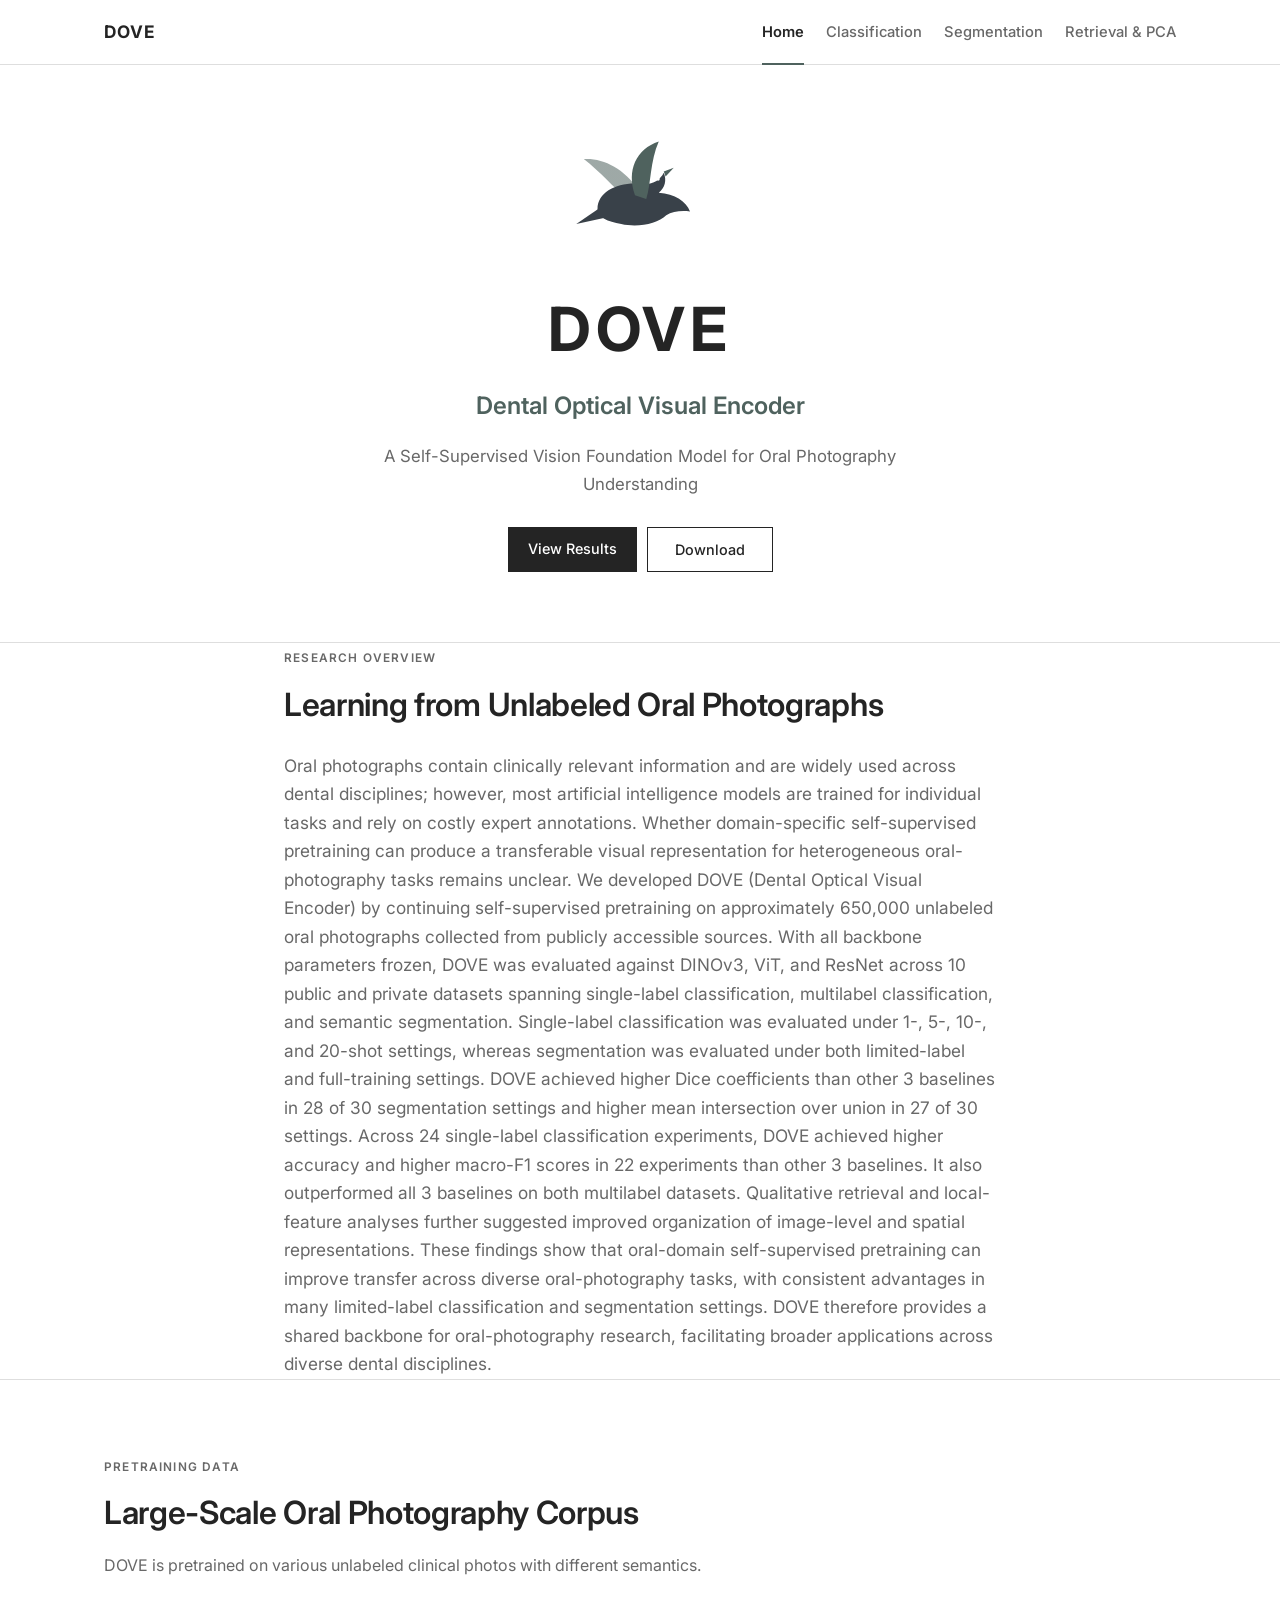
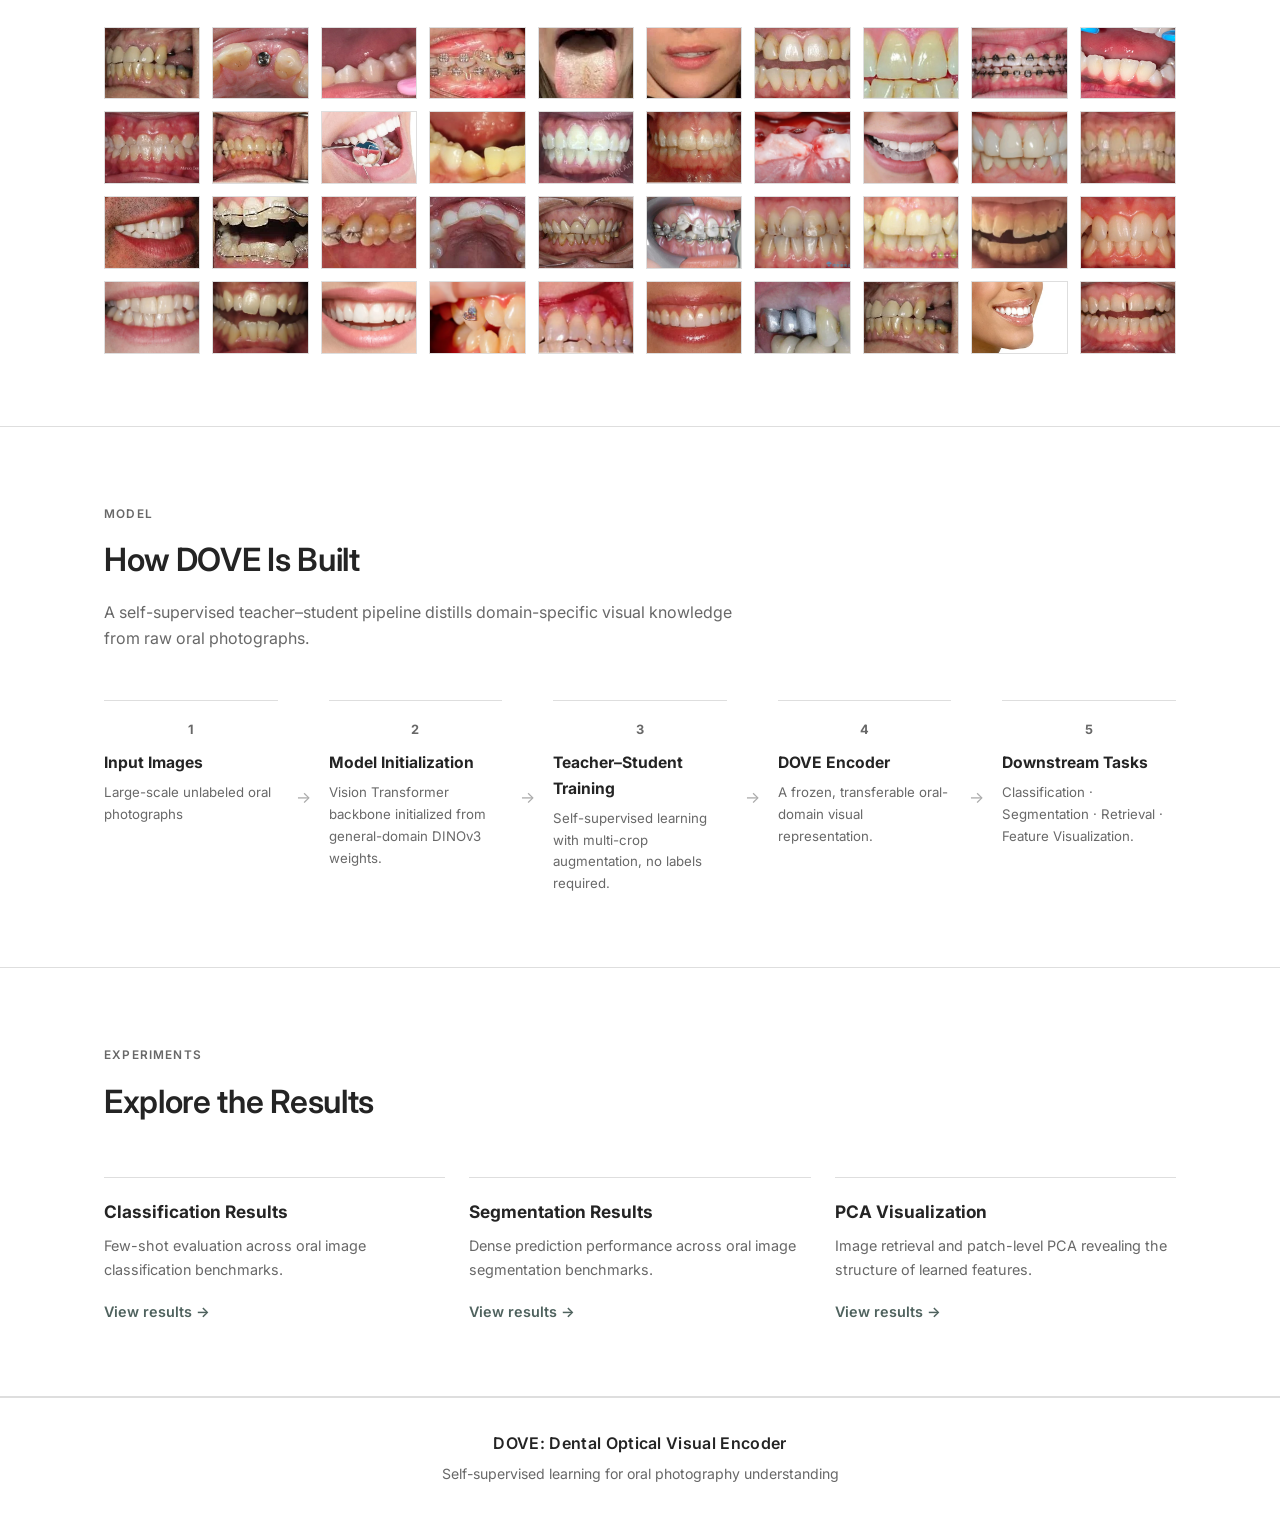
==== index.html @ 390d0c6a "download reaction changed" ====
<!DOCTYPE html>
<html lang="en">
<head>
  <meta charset="UTF-8" />
  <meta name="viewport" content="width=device-width, initial-scale=1.0" /> <!---adapt mobile --> 
  <meta name="description" content="DOVE: A self-supervised vision foundation model for oral photography understanding." />
  <title>DOVE — Dental Optical Visual Encoder</title>

  <!-- Typography: Inter -->
  <link rel="preconnect" href="https://fonts.googleapis.com" /> <!--connect google fonts,preconnect accelerate-->
  <link href="https://fonts.googleapis.com/css2?family=Inter:wght@300;400;500;600;700;800&display=swap" rel="stylesheet" />

  <link rel="stylesheet" href="style.css" />
</head>
<body>

  <!-- ============================================================
       NAVIGATION BAR (shared across all pages)
       ============================================================ -->
  <header class="navbar">
    <div class="nav-inner container">
      <a href="index.html" class="nav-brand">
        <span class="brand-mark" aria-hidden="true"></span>
        DOVE
      </a>
      <nav class="nav-links" id="navLinks" aria-label="Main navigation"><!--class for CSS;id for js--> 
        <a href="index.html" class="active">Home</a>
        <a href="classification.html">Classification</a>
        <a href="segmentation.html">Segmentation</a>
        <a href="retrieval.html">Retrieval &amp; PCA</a>
      </nav>
      <button class="nav-toggle" id="navToggle" aria-label="Toggle navigation menu" aria-expanded="false">
        <span></span><span></span><span></span>
      </button>
    </div>
  </header>

  <main>

    <section class="hero" id="hero"> <!--hero section:首页最重要的大区域-->
      <div class="container hero-content">
        <div class="dove-wrap" aria-hidden="true">
          <div class="dove-glow"></div>
          <svg class="dove-svg" viewBox="0 0 240 200" role="img" aria-label="Stylized dove">
            <defs>
              <linearGradient id="doveBody" x1="0" y1="0" x2="1" y2="1">
                <stop offset="0%"  stop-color="#1f3a5f" />
                <stop offset="100%" stop-color="#0f2440" />
              </linearGradient>
              <linearGradient id="doveWing" x1="0" y1="1" x2="0" y2="0">
                <stop offset="0%"  stop-color="#2fa79b" />
                <stop offset="100%" stop-color="#6fd0c5" />
              </linearGradient>
            </defs>

            <!-- Back wing (behind body) -->
            <path class="wing wing-back" fill="url(#doveWing)" opacity="0.55"
              d="M118 98 C 94 62 60 46 30 48 C 56 68 78 94 98 110 Z" />  <!-- opacity 透明度-->

            <!-- Tail -->
            <path fill="url(#doveBody)" d="M56 126 L18 152 L64 142 Z" />

            <!-- Body + head -->
            <path fill="url(#doveBody)"
              d="M52 128
                 C 52 100 86 84 122 88
                 C 140 90 152 82 158 70
                 C 163 82 160 94 150 102
                 C 176 104 194 116 200 132
                 C 186 130 172 132 162 138
                 C 148 152 116 158 90 152
                 C 68 148 52 142 52 128 Z" />

            <!-- Beak -->
            <path fill="#2fa79b" d="M158 68 L174 62 L161 76 Z" />

            <!-- Eye -->
            <circle cx="149" cy="80" r="2.6" fill="#ffffff" />

            <!-- Front wing (subtle flap animation) -->
            <path class="wing wing-front" fill="url(#doveWing)"
              d="M112 106 C 98 66 114 32 150 20 C 136 52 138 86 130 112 Z" />
          </svg>
        </div>

        <h1 class="hero-title">DOVE</h1>
        <p class="hero-subtitle">Dental Optical Visual Encoder</p>
        <p class="hero-tagline">
          A Self-Supervised Vision Foundation Model for Oral Photography Understanding
        </p>

        <div class="hero-buttons">
          <a href="classification.html" class="btn btn-primary">View Results</a>
          <a href="#" class="btn btn-outline" data-release-note aria-describedby="model-release-note">Download</a>
        </div>
        <p class="release-note" id="model-release-note" role="status" hidden>
          Model will be released upon acceptance of the paper.
        </p>
      </div>
    </section>

      <div class="container narrow reveal">
        <span class="section-eyebrow">Research Overview</span> <!--span：inline element行内元素,包裹一小段元素，用css单独控制-->
        <h2 class="section-title">Learning from Unlabeled Oral Photographs</h2>
        <p class="abstract-text"> <!--后面考虑换成摘要-->
          Oral photographs contain clinically relevant information and are widely used across dental disciplines; however, most artificial intelligence models are trained for individual tasks and rely on costly expert annotations. Whether domain-specific self-supervised pretraining can produce a transferable visual representation for heterogeneous oral-photography tasks remains unclear. We developed DOVE (Dental Optical Visual Encoder) by continuing self-supervised pretraining on approximately 650,000 unlabeled oral photographs collected from publicly accessible sources. With all backbone parameters frozen, DOVE was evaluated against DINOv3, ViT, and ResNet across 10 public and private datasets spanning single-label classification, multilabel classification, and semantic segmentation. Single-label classification was evaluated under 1-, 5-, 10-, and 20-shot settings, whereas segmentation was evaluated under both limited-label and full-training settings. DOVE achieved higher Dice coefficients than other 3 baselines in 28 of 30 segmentation settings and higher mean intersection over union in 27 of 30 settings. Across 24 single-label classification experiments, DOVE achieved higher accuracy and higher macro-F1 scores in 22 experiments than other 3 baselines. It also outperformed all 3 baselines on both multilabel datasets. Qualitative retrieval and local-feature analyses further suggested improved organization of image-level and spatial representations. These findings show that oral-domain self-supervised pretraining can improve transfer across diverse oral-photography tasks, with consistent advantages in many limited-label classification and segmentation settings. DOVE therefore provides a shared backbone for oral-photography research, facilitating broader applications across diverse dental disciplines.
        </p>
      </div>
    </section>

    <!-- ============================================================
         3. DATASET SHOWCASE 
         ============================================================ -->
    <section class="section section-gray" id="data">
      <div class="container">
        <div class="section-head reveal">
          <span class="section-eyebrow">Pretraining Data</span>
          <h2 class="section-title">Large-Scale Oral Photography Corpus</h2>
          <p class="section-desc">
            DOVE is pretrained on various unlabeled clinical photos with different semantics.
          </p>
        </div>
        <div class="gallery reveal">
          <figure class="gallery-item">
            <img src="assets/unlabeled_images/844846006489.0_1.webp" alt="Oral Photograph">
            <!--br:break line,换行-->
            <!-- <figcaption>Tooth photographs</figcaption> -->
          </figure>
          <figure class="gallery-item">
            <img src="assets/unlabeled_images/000018531.webp" alt="Oral Photograph">
            <!-- <div class="img-placeholder ph-rose"><span>Gingival<br>Condition</span></div> -->
            <!-- <figcaption>Gingival conditions</figcaption> -->
          </figure>
          <figure class="gallery-item">
            <img src="assets/unlabeled_images/000046342.webp" alt="Oral Photograph">
            <!-- <div class="img-placeholder ph-navy"><span>Mucosal<br>Lesion</span></div>
            <figcaption>Oral mucosal lesions</figcaption> -->
          </figure>
          <figure class="gallery-item">
            <img src="assets/unlabeled_images/1171360003269.0_1.webp" alt="Oral Photograph">
            <!-- <div class="img-placeholder ph-sand"><span>Tongue<br>Surface</span></div> -->
            <!-- <figcaption>Tongue imaging</figcaption> -->
          </figure>
          <figure class="gallery-item">
            <img src="assets/unlabeled_images/1235114006665.0_1.webp" alt="Oral Photograph">
            <!-- <div class="img-placeholder ph-teal"><span>Dental<br>Restoration</span></div> -->
            <!-- <figcaption>Restorative dentistry images</figcaption> -->
          </figure>
          <figure class="gallery-item">
            <img src="assets/unlabeled_images/314447004531.0_1.webp" alt="Oral Photograph">
            <!-- <div class="img-placeholder ph-navy"><span>Full-Arch<br>View</span></div> -->
            <!-- <figcaption>Intraoral full-arch views</figcaption> -->
          </figure>
          <figure class="gallery-item">
            <img src="assets/unlabeled_images/000009449.webp" alt="Oral Photograph">
            <!-- <div class="img-placeholder ph-navy"><span>Full-Arch<br>View</span></div> -->
            <!-- <figcaption>Intraoral full-arch views</figcaption> -->
          </figure>
          <figure class="gallery-item">
            <img src="assets/unlabeled_images/000009689.webp">
          </figure>
          <figure class="gallery-item">
            <img src="assets/unlabeled_images/000009778.webp">
          </figure>
          <figure class="gallery-item">
            <img src="assets/unlabeled_images/000010998.webp">
          </figure>
          <figure class="gallery-item">
            <img src="assets/unlabeled_images/000011679.webp">
          </figure>
          <figure class="gallery-item">
            <img src="assets/unlabeled_images/000011912.webp">
          </figure>
          <figure class="gallery-item">
            <img src="assets/unlabeled_images/000015414.webp">
          </figure>
          <figure class="gallery-item">
            <img src="assets/unlabeled_images/000056409.webp">
          </figure>
          <figure class="gallery-item">
            <img src="assets/unlabeled_images/1010407006888.0_6.webp">
          </figure>
          <figure class="gallery-item">
            <img src="assets/unlabeled_images/1014138009667.0.webp">
          </figure>
          <figure class="gallery-item">
            <img src="assets/unlabeled_images/1017103007990.0_1.webp">
          </figure>
          <figure class="gallery-item">
            <img src="assets/unlabeled_images/1019820003976.0_1.webp">
          </figure>
          <figure class="gallery-item">
            <img src="assets/unlabeled_images/1052806010962.0_1.webp">
          </figure>
          <figure class="gallery-item">
            <img src="assets/unlabeled_images/1072003006086.0_4.webp">
          </figure>
          <figure class="gallery-item">
            <img src="assets/unlabeled_images/11106020857.0.webp">
          </figure>
          <figure class="gallery-item">
            <img src="assets/unlabeled_images/1144799009455.0_2.webp">
          </figure>
          <figure class="gallery-item">
            <img src="assets/unlabeled_images/1157187027155.0_3.webp">
          </figure>
          <figure class="gallery-item">
            <img src="assets/unlabeled_images/1160418011658.0_4.webp">
          </figure>
          <figure class="gallery-item">
            <img src="assets/unlabeled_images/1194161001034.0_1.webp">
          </figure>
          <figure class="gallery-item">
            <img src="assets/unlabeled_images/1194886025568.0_1.webp">
          </figure>
          <figure class="gallery-item">
            <img src="assets/unlabeled_images/1202160006696.0_1.webp">
          </figure>
          <figure class="gallery-item">
            <img src="assets/unlabeled_images/1204168004320.0_1.webp">
          </figure>
          <figure class="gallery-item">
            <img src="assets/unlabeled_images/1215426016368.0_1.webp">
          </figure>
          <figure class="gallery-item">
            <img src="assets/unlabeled_images/1217224015528.0_1.webp">
          </figure>
          <figure class="gallery-item">
            <img src="assets/unlabeled_images/13270013382.0.webp">
          </figure>
          <figure class="gallery-item">
            <img src="assets/unlabeled_images/1329463010652.0_2.webp">
          </figure>
          <figure class="gallery-item">
            <img src="assets/unlabeled_images/1333038022319.0.webp">
          </figure>
          <figure class="gallery-item">
            <img src="assets/unlabeled_images/1343770001165.0.webp">
          </figure>
          <figure class="gallery-item">
            <img src="assets/unlabeled_images/1539526001501.0.webp">
          </figure>
          <figure class="gallery-item">
            <img src="assets/unlabeled_images/16817017808.0.webp">
          </figure>
          <figure class="gallery-item">
            <img src="assets/unlabeled_images/2807739001451.0.webp">
          </figure>
          <figure class="gallery-item">
            <img src="assets/unlabeled_images/844846006489.0_1.webp">
          </figure>
          <figure class="gallery-item">
            <img src="assets/unlabeled_images/909775001094.0.webp">
          </figure>
          <figure class="gallery-item">
            <img src="assets/unlabeled_images/937884003400.0.webp">
          </figure>
        </div>
      </div>
    </section>

    <!-- ============================================================
         4. MODEL OVERVIEW 
         ============================================================ -->
    <section class="section" id="model">
      <div class="container">
        <div class="section-head reveal">
          <span class="section-eyebrow">Model</span>
          <h2 class="section-title">How DOVE Is Built</h2>
          <p class="section-desc">
            A self-supervised teacher–student pipeline distills domain-specific
            visual knowledge from raw oral photographs.
          </p>
        </div>

        <div class="pipeline reveal">
          <div class="pipe-card">
            <div class="pipe-num">1</div>
            <h3>Input Images</h3>
            <p>Large-scale unlabeled oral photographs</p>
          </div>
          <div class="pipe-arrow" aria-hidden="true">→</div>
          <div class="pipe-card">
            <div class="pipe-num">2</div>
            <h3>Model Initialization</h3>
            <p>Vision Transformer backbone initialized from general-domain DINOv3 weights.</p>
          </div>
          <div class="pipe-arrow" aria-hidden="true">→</div>
          <div class="pipe-card">
            <div class="pipe-num">3</div>
            <h3>Teacher–Student Training</h3>
            <p>Self-supervised learning with multi-crop augmentation, no labels required.</p>
          </div>
          <div class="pipe-arrow" aria-hidden="true">→</div>
          <div class="pipe-card">
            <div class="pipe-num">4</div>
            <h3>DOVE Encoder</h3>
            <p>A frozen, transferable oral-domain visual representation.</p>
          </div>
          <div class="pipe-arrow" aria-hidden="true">→</div>
          <div class="pipe-card">
            <div class="pipe-num">5</div>
            <h3>Downstream Tasks</h3>
            <p>Classification · Segmentation · Retrieval · Feature Visualization.</p>
          </div>
        </div>
      </div>
    </section>

    <!-- ============================================================
         5. NAVIGATION CARDS 
         ============================================================ -->
    <section class="section section-gray" id="results">
      <div class="container">
        <div class="section-head reveal">
          <span class="section-eyebrow">Experiments</span>
          <h2 class="section-title">Explore the Results</h2>
        </div>

        <div class="nav-cards reveal">
          <a href="classification.html" class="nav-card">
            <span class="nav-card-icon" aria-hidden="true">◧</span>
            <h3>Classification Results</h3>
            <p>Few-shot evaluation across oral image classification benchmarks.</p>
            <span class="nav-card-link">View results →</span>
          </a>
          <a href="segmentation.html" class="nav-card">
            <span class="nav-card-icon" aria-hidden="true">▦</span>
            <h3>Segmentation Results</h3>
            <p>Dense prediction performance across oral image segmentation benchmarks.</p>
            <span class="nav-card-link">View results →</span>
          </a>
          <a href="retrieval.html" class="nav-card">
            <span class="nav-card-icon" aria-hidden="true">✳</span>
            <h3>PCA Visualization</h3>
            <p>Image retrieval and patch-level PCA revealing the structure of learned features.</p>
            <span class="nav-card-link">View results →</span>
          </a>
        </div>
      </div>
    </section>

  </main>

  <!-- ============================================================
       FOOTER (shared across all pages)
       ============================================================ -->
  <footer class="footer">
    <div class="container">
      <p class="footer-title">DOVE: Dental Optical Visual Encoder</p>
      <p class="footer-sub">Self-supervised learning for oral photography understanding</p>
    </div>
  </footer>

  <script src="script.js"></script>
</body>
</html>
---- style.css ----
/* ============================================================
   DOVE — Shared Stylesheet
   Design system: restrained academic aesthetic
   Palette: white / neutral gray / charcoal
   ============================================================ */

/* ---------- 1. Design tokens ---------- */
:root {
  /* Colors */
  --bg:            #ffffff;
  --bg-soft:       #f8f8f8;
  --navy:          #242424;      /* primary text */
  --navy-soft:     #686868;      /* secondary text */
  --teal:          #4f625e;      /* restrained accent */
  --teal-light:    #f1f3f2;
  --border:        #dedede;

  /* Type */
  --font: "Inter", "Helvetica Neue", Helvetica, Arial, sans-serif;

  /* Layout */
  --radius:        0;
  --container:     1120px;

  /* Motion */
  --ease:          cubic-bezier(0.22, 0.6, 0.2, 1);
}

/* ---------- 2. Base / reset ---------- */
*, *::before, *::after { box-sizing: border-box; margin: 0; padding: 0; }

html { scroll-behavior: smooth; }   /* smooth anchor scrolling */

body {
  font-family: var(--font);
  color: var(--navy);
  background: var(--bg);
  line-height: 1.65;
  -webkit-font-smoothing: antialiased;
}

img { max-width: 100%; display: block; }
a   { color: inherit; text-decoration: none; }

.container { max-width: var(--container); margin: 0 auto; padding: 0 24px; }
.container.narrow { max-width: 760px; }

/* ---------- 3. Navigation bar ---------- */
.navbar {
  position: sticky; top: 0; z-index: 100;
  background: #fff;
  border-bottom: 1px solid var(--border);
}
.nav-inner {
  display: flex; align-items: center; justify-content: space-between;
  height: 64px;
}
.nav-brand {
  display: flex; align-items: center; gap: 0;
  font-weight: 700; font-size: 1.08rem; letter-spacing: 0.05em;
}
.brand-mark { display: none; }
.nav-links { display: flex; gap: 22px; }
.nav-links a {
  padding: 21px 0 18px;
  border-bottom: 2px solid transparent;
  font-size: 0.92rem; font-weight: 500; color: var(--navy-soft);
  transition: border-color 0.15s ease, color 0.15s ease;
}
.nav-links a:hover  { color: var(--navy); }
.nav-links a.active { border-bottom-color: var(--teal); color: var(--navy); font-weight: 600; }

/* Hamburger button (tablet / small screens) */
.nav-toggle {
  display: none; flex-direction: column; gap: 5px;
  background: none; border: none; cursor: pointer; padding: 8px;
}
.nav-toggle span {
  width: 22px; height: 2px; background: var(--navy); border-radius: 2px;
  transition: transform 0.25s var(--ease), opacity 0.25s var(--ease);
}

/* ---------- 4. Hero section ---------- */
.hero {
  padding: 64px 0 70px;
  text-align: center;
  background: var(--bg);
  border-bottom: 1px solid var(--border);
}
.hero-title {
  font-size: clamp(2.6rem, 7vw, 3.8rem);
  font-weight: 700; letter-spacing: 0.08em;
}
.hero-subtitle {
  margin-top: 6px;
  font-size: clamp(1.15rem, 2.4vw, 1.5rem);
  font-weight: 600; color: var(--teal);
}
.hero-tagline {
  margin: 18px auto 0; max-width: 620px;
  font-size: 1.05rem; color: var(--navy-soft);
}
.hero-buttons { margin-top: 28px; display: flex; gap: 10px; justify-content: center; flex-wrap: wrap; }

/* ---------- 5. Dove mark ---------- */
.dove-wrap {
  position: relative;
  width: 150px;
  margin: 0 auto 18px;
}
.dove-glow { display: none; }
.dove-svg { position: relative; width: 100%; height: auto; }
.dove-svg #doveBody stop { stop-color: #394149; }
.dove-svg #doveWing stop { stop-color: var(--teal); }
.dove-svg path[fill="#2fa79b"] { fill: var(--teal); }

/* ---------- 6. Buttons ---------- */
.btn {
  display: inline-block; min-width: 126px; padding: 10px 20px; border-radius: var(--radius);
  font-weight: 500; font-size: 0.9rem;
  transition: background 0.15s ease, color 0.15s ease;
}
.btn-primary { background: var(--navy); color: #fff; }
.btn-primary:hover { background: var(--teal); }
.btn-outline { border: 1px solid var(--navy); color: var(--navy); }
.btn-outline:hover { background: var(--bg-soft); }
.release-note {
  margin: 14px auto 0;
  color: var(--navy-soft);
  font-size: 0.82rem;
}

/* ---------- 7. Sections & typography ---------- */
.section       { padding: 72px 0; }
.section-gray  {
  background: #fff;
  border-top: 1px solid var(--border);
  border-bottom: 1px solid var(--border);
}

.section-eyebrow {
  display: inline-block; margin-bottom: 10px;
  font-size: 0.74rem; font-weight: 600; letter-spacing: 0.1em;
  text-transform: uppercase; color: var(--navy-soft);
}
.section-title { font-size: clamp(1.55rem, 3.4vw, 2rem); font-weight: 600; letter-spacing: -0.01em; }
.section-desc  { margin-top: 12px; max-width: 640px; color: var(--navy-soft); }
.section-head  { margin-bottom: 48px; }
.abstract-text { margin-top: 20px; font-size: 1.08rem; color: var(--navy-soft); }

/* Subpage hero band */
.page-hero {
  padding: 72px 0 56px;
  background: var(--bg);
  border-bottom: 1px solid var(--border);
}
.page-title { font-size: clamp(1.9rem, 4vw, 2.6rem); font-weight: 800; letter-spacing: -0.01em; }
.page-desc  { margin-top: 14px; max-width: 680px; color: var(--navy-soft); }

/* ---------- 8. Image placeholders ----------
   Swap any .img-placeholder for a real <img> — layout is identical. */
.img-placeholder {
  display: flex; align-items: center; justify-content: center;
  aspect-ratio: 4 / 3; width: 100%;
  border-radius: calc(var(--radius) - 4px);
  color: rgba(255, 255, 255, 0.92);
  font-size: 0.85rem; font-weight: 600; text-align: center; line-height: 1.4;
}
.img-placeholder.sq { aspect-ratio: 1 / 1; }
.ph-teal    { background: linear-gradient(135deg, #2fa79b, #17605a); }
.ph-navy    { background: linear-gradient(135deg, #2c4a73, #14263f); }
.ph-rose    { background: linear-gradient(135deg, #c98a92, #8f4d59); }
.ph-sand    { background: linear-gradient(135deg, #cbb08a, #8f7350); }
.ph-rainbow { background: linear-gradient(120deg, #e05c5c, #e0b25c, #5cc98a, #5c8ae0, #a15ce0); }
.ph-mask    { background: linear-gradient(135deg, #202634 55%, #2fa79b 55%); }

/* ---------- 9. Dataset gallery (homepage) ---------- */
.gallery {
  display: grid; gap: 12px;
  grid-template-columns: repeat(10, 1fr);
}
.gallery-item {
  padding:0;
  margin:0;
  line-height: 0;
  background: #fff; border: 1px solid var(--border); border-radius: var(--radius);
  box-shadow: none; overflow: hidden;
}
.gallery-item .img-placeholder,
.gallery-item img {
  aspect-ratio: 4/3;
  object-fit: cover;  
  vertical-align: middle;
  width:100%;
  height:auto;
  border-radius: 0;
}
/* .gallery-item figcaption {
  padding: 14px 18px; font-size: 0.9rem; font-weight: 600;
  background: #fff; position: relative;                 
} */

/* ---------- 10. Model pipeline (homepage) ---------- */
.pipeline {
  display: flex; align-items: stretch; gap: 18px; flex-wrap: nowrap;
}
.pipe-card {
  flex: 1; min-width: 0;
  background: #fff; border: 0; border-top: 1px solid var(--border);
  box-shadow: none; padding: 18px 0 0;
}
.pipe-card h3 { font-size: 0.98rem; margin: 10px 0 6px; }
.pipe-card p  { font-size: 0.83rem; color: var(--navy-soft); }
.pipe-num {
  width: auto; height: auto; border-radius: 0;
  display: flex; align-items: center; justify-content: center;
  background: transparent; color: var(--navy-soft);
  font-size: 0.8rem; font-weight: 700;
}
.pipe-highlight { border: 1.5px solid var(--teal); background: var(--teal-light); }
.pipe-arrow {
  align-self: center; color: #aaa;
  font-size: 1rem; font-weight: 400; flex: 0 0 auto;
}

/* ---------- 11. Navigation cards (homepage) ---------- */
.nav-cards { display: grid; gap: 24px; grid-template-columns: repeat(3, 1fr); }
.nav-card {
  display: block; background: #fff; border-radius: var(--radius);
  border: 0; border-top: 1px solid var(--border); box-shadow: none;
  padding: 20px 0 0;
  transition: border-color 0.15s ease;
}
.nav-card:hover { border-color: var(--teal); }
.nav-card-icon { display: none; }
.nav-card h3   { margin: 0 0 8px; font-size: 1.08rem; }
.nav-card p    { font-size: 0.9rem; color: var(--navy-soft); }
.nav-card-link {
  display: inline-block; margin-top: 18px;
  font-size: 0.9rem; font-weight: 600; color: var(--teal);
}

/* ---------- 12. Dataset cards (subpages) ---------- */
.dataset-cards { display: grid; gap: 22px; grid-template-columns: repeat(4, 1fr); }
.ds-card {
  background: #fff; border: 1px solid var(--border); border-radius: var(--radius);
  box-shadow: none; padding: 26px 24px;
}
.ds-card h3 {
  font-size: 1.05rem; padding-bottom: 12px; margin-bottom: 12px;
  border-bottom: 2px solid var(--teal-light);
}
.ds-meta { list-style: none; }
.ds-meta li { font-size: 0.88rem; color: var(--navy-soft); padding: 3px 0; }
.ds-meta strong { color: var(--navy); }

/* ---------- 13. Figure panels ---------- */
.figure-panel {
  max-width: 880px; margin: 0 auto 48px;
  background: #fff; border: 1px solid var(--border); border-radius: var(--radius);
  box-shadow: none; padding: 24px;
}
.figure-panel figcaption {
  margin-top: 16px; font-size: 0.88rem; color: var(--navy-soft); line-height: 1.6;
}
.figure-row { display: grid; gap: 24px; grid-template-columns: 1fr 1fr; margin-bottom: 48px; }
.figure-row .figure-panel { margin: 0; max-width: none; }

/* Dashed placeholder inside figure panels */
.fig-placeholder {
  display: flex; flex-direction: column; align-items: center; justify-content: center;
  gap: 6px; min-height: 320px;
  border: 2px dashed var(--border); border-radius: calc(var(--radius) - 4px);
  background: var(--bg-soft); color: var(--navy-soft);
  font-weight: 600;
}
.fig-placeholder.tall { min-height: 440px; }
.fig-placeholder small { font-weight: 400; font-size: 0.8rem; opacity: 0.7; }

/* ---------- 14. Result tables ---------- */
.table-wrap { max-width: 880px; margin: 0 auto 48px; overflow-x: auto; }
.result-table {
  width: 100%; border-collapse: collapse;
  background: #fff; border-radius: var(--radius); overflow: hidden;
  border: 1px solid var(--border); box-shadow: none; font-size: 0.92rem;
}
.result-table caption {
  caption-side: top; text-align: left; padding: 0 4px 12px;
  font-size: 0.85rem; color: var(--navy-soft);
}
.result-table th, .result-table td { padding: 13px 18px; text-align: left; }
.result-table thead th {
  background: var(--navy); color: #fff;
  font-size: 0.82rem; font-weight: 600; letter-spacing: 0.04em;
}
.result-table tbody tr { border-bottom: 1px solid var(--border); }
.result-table tbody tr:hover { background: var(--bg-soft); }
.row-highlight { background: var(--teal-light) !important; font-weight: 700; }
.row-highlight td:first-child { color: var(--teal); }
.hl { color: var(--teal); font-weight: 700; }

/* ---------- 15. Retrieval + PCA components ---------- */
.retrieval {
  display: flex; align-items: center; gap: 24px;
  max-width: 880px; margin: 0 auto 48px;
  background: #fff; border: 1px solid var(--border); border-radius: var(--radius);
  box-shadow: none; padding: 28px;
}
.retrieval-query { flex: 0 0 180px; }
.retrieval-arrow { font-size: 1.6rem; color: var(--teal); font-weight: 700; }
.retrieval-results {
  flex: 1; display: grid; gap: 14px;
  grid-template-columns: repeat(4, 1fr);
}
.retrieval-label { margin-top: 10px; font-size: 0.82rem; font-weight: 600; text-align: center; }
.retrieval-label.full { grid-column: 1 / -1; }

.pca-grid { display: grid; gap: 24px; grid-template-columns: repeat(3, 1fr); max-width: 880px; margin: 0 auto 40px; }
.pca-item {
  background: #fff; border: 1px solid var(--border); border-radius: var(--radius);
  box-shadow: none; padding: 16px;
}
.pca-item figcaption { margin-top: 12px; font-size: 0.85rem; font-weight: 600; text-align: center; }

/* Quote-style interpretation callout */
.callout {
  max-width: 760px; margin: 0 auto 48px;
  border-left: 4px solid var(--teal);
  background: #fff; border-radius: 0;
  box-shadow: none; padding: 26px 30px;
}
.callout p:first-child { font-size: 1.08rem; font-weight: 600; font-style: italic; }
.callout-sub { margin-top: 12px; font-size: 0.92rem; color: var(--navy-soft); }

/* ---------- 16. Content visibility ---------- */
.reveal { opacity: 1; transform: none; }

/* ---------- 17. Footer ---------- */
.footer {
  background: #fff; color: var(--navy);
  border-top: 1px solid var(--border);
  text-align: center; padding: 32px 0;
}
.footer-title { font-weight: 600; letter-spacing: 0.02em; }
.footer-sub   { margin-top: 6px; font-size: 0.88rem; color: var(--navy-soft); }

/* ---------- 18. Responsive (tablet & below) ---------- */
@media (max-width: 960px) {
  .gallery                    { grid-template-columns: repeat(5, 1fr); }
  .nav-cards                  { grid-template-columns: repeat(2, 1fr); }
  .dataset-cards              { grid-template-columns: repeat(2, 1fr); }
  .figure-row                 { grid-template-columns: 1fr; }

  /* Pipeline stacks vertically; arrows rotate to point down */
  .pipeline   { flex-direction: column; }
  .pipe-arrow { transform: rotate(90deg); text-align: center; }

  /* Collapsible mobile menu */
  .nav-toggle { display: flex; }
  .nav-links {
    position: absolute; top: 64px; left: 0; right: 0;
    flex-direction: column; gap: 0; padding: 12px 24px 18px;
    background: #fff; border-bottom: 1px solid var(--border);
    box-shadow: none;
    display: none;
  }
  .nav-links a { padding: 10px 0; border-bottom: 0; }
  .nav-links a.active { color: var(--teal); }
  .nav-links.open { display: flex; }
}

@media (max-width: 600px) {
  .section { padding: 52px 0; }
  .gallery { grid-template-columns: repeat(3, 1fr); }
  .nav-cards, .dataset-cards, .pca-grid { grid-template-columns: 1fr; }
  .retrieval { flex-direction: column; }
  .retrieval-arrow { transform: rotate(90deg); }
  .retrieval-results { grid-template-columns: repeat(2, 1fr); }
}

@media (max-width: 420px) {
  .gallery { grid-template-columns: repeat(2, 1fr); }
}

/* ---------- 19. Minimal result-page system ---------- */
.results-page { background: #fff; }
.results-page .container { max-width: 1180px; }
.narrow-wide { max-width: 920px !important; }

.minimal-hero {
  padding: 96px 0 78px;
  border-bottom: 1px solid var(--border);
  background: #fff;
}
.minimal-hero h1 {
  max-width: 850px;
  font-size: clamp(2.35rem, 5vw, 4rem);
  font-weight: 600;
  line-height: 1.1;
  letter-spacing: -0.035em;
}
.minimal-hero p {
  max-width: 650px;
  margin-top: 22px;
  color: var(--navy-soft);
  font-size: 1.02rem;
}

.result-section { padding: 92px 0; }
.soft-section { background: #f7f8f8; border-top: 1px solid var(--border); }
.result-section-head {
  display: flex;
  align-items: flex-start;
  gap: 24px;
  margin-bottom: 42px;
}
.section-no {
  padding-top: 5px;
  color: #9aa6b2;
  font-size: .73rem;
  font-weight: 600;
  letter-spacing: .08em;
}
.result-section-head .section-eyebrow { margin-bottom: 7px; }
.result-section-head h2 {
  font-size: clamp(1.75rem, 3vw, 2.45rem);
  font-weight: 600;
  letter-spacing: -.035em;
}

.protocol-band { padding: 22px 0; border-bottom: 1px solid var(--border); background: #fafbfb; }
.protocol-line {
  display: grid;
  grid-template-columns: auto minmax(280px, 1fr) auto;
  align-items: center;
  gap: 28px;
  margin-bottom: 46px;
  padding: 17px 20px;
  border: 1px solid var(--border);
  border-radius: var(--radius);
  background: #fafbfb;
}
.protocol-band .protocol-line { margin-bottom: 0; border: 0; padding: 0 24px; background: transparent; }
.protocol-line > span {
  color: var(--teal);
  font-size: .69rem;
  font-weight: 700;
  letter-spacing: .11em;
  text-transform: uppercase;
}
.protocol-line p { color: var(--navy-soft); font-size: .83rem; }
.protocol-line p i { padding: 0 5px; color: #9aa6b2; font-style: normal; }
.protocol-line > div { display: flex; flex-wrap: wrap; gap: 6px; }
.protocol-line b {
  padding: 5px 9px;
  border: 1px solid var(--border);
  border-radius: var(--radius);
  background: #fff;
  color: var(--navy-soft);
  font-size: .67rem;
  font-weight: 600;
}

.editable-card {
  min-height: 210px;
  padding: 24px;
  border: 1px solid var(--border);
  border-top: 2px solid var(--teal);
  border-radius: var(--radius);
  background: #fff;
}
.editable-card > span,
.segmentation-intro > span,
.retrieval-placeholder header span {
  color: #98a4b0;
  font-size: .67rem;
  font-weight: 600;
  letter-spacing: .09em;
  text-transform: uppercase;
}
.editable-card h3 { margin: 18px 0 16px; font-size: 1.02rem; font-weight: 600; }
.editable-card dl { display: flex; gap: 28px; }
.editable-card dl div { display: grid; gap: 2px; }
.editable-card dt { color: #9aa6b2; font-size: .67rem; text-transform: uppercase; }
.editable-card dd { color: var(--navy); font-size: .86rem; font-weight: 600; }
.editable-card p {
  margin-top: 22px;
  padding-top: 15px;
  border-top: 1px solid var(--border);
  color: #9aa6b2;
  font-size: .78rem;
}

.dataset-result-list { display: grid; }
.dataset-result-row {
  display: grid;
  grid-template-columns: 280px minmax(0, 1fr);
  gap: 26px;
  padding: 30px 0;
  border-top: 1px solid var(--border);
}
.dataset-result-row:last-child { border-bottom: 1px solid var(--border); }
.dataset-result-row .editable-card { min-height: 0; }
.dataset-result-row .result-slot { min-width: 0; }
.dataset-result-row .slot-canvas { min-height: 280px; }

.minimal-figure-grid { display: grid; grid-template-columns: repeat(2, 1fr); gap: 18px; }
.result-slot { padding: 12px; border: 1px solid var(--border); border-radius: var(--radius); background: #fff; }
.slot-canvas,
.qualitative-canvas,
.image-slot {
  display: flex;
  flex-direction: column;
  align-items: center;
  justify-content: center;
  gap: 6px;
  min-height: 300px;
  border-radius: var(--radius);
  background-color: #f7f9f9;
  /* background-image:
    linear-gradient(rgba(20,38,63,.035) 1px, transparent 1px),
    linear-gradient(90deg, rgba(20,38,63,.035) 1px, transparent 1px); */
  background-size: 24px 24px;
  color: #778492;
  text-align: center;
}
.slot-canvas.compact { min-height: 225px; }
.slot-canvas span,
.qualitative-canvas span,
.image-slot span { font-size: .84rem; font-weight: 600; }
.slot-canvas small,
.qualitative-canvas small,
.image-slot small { color: #a0aab4; font-size: .68rem; }
.result-slot figcaption {
  display: flex;
  gap: 12px;
  padding: 13px 4px 2px;
  color: var(--navy-soft);
  font-size: .72rem;
}
.result-slot figcaption b { color: var(--navy); }

/* Segmentation */
.segmentation-list { padding-top: 88px; }
.segmentation-block {
  display: grid;
  grid-template-columns: 245px minmax(0, 1fr);
  gap: 42px;
  padding: 46px 0;
  border-top: 1px solid var(--border);
}
.segmentation-block:last-child { border-bottom: 1px solid var(--border); }
.segmentation-intro h3 { margin: 12px 0 10px; font-size: 1.35rem; font-weight: 600; }
.segmentation-intro > p { color: #8d99a5; font-size: .78rem; }
.segmentation-intro dl { margin-top: 22px; }
.segmentation-intro dl div { display: flex; justify-content: space-between; padding: 8px 0; border-bottom: 1px solid var(--border); font-size: .7rem; }
.segmentation-intro dt { color: #98a4ae; }
.segmentation-intro dd { font-weight: 600; }
.qualitative-slot { padding: 12px; border: 1px solid var(--border); border-radius: var(--radius); background: #fff; }
.qualitative-labels { display: grid; grid-template-columns: repeat(4, 1fr); gap: 1px; margin-bottom: 10px; }
.qualitative-labels span { color: #8c98a3; font-size: .68rem; text-align: center; }
.qualitative-canvas { 
  /* min-height: 330px; */
  display: grid;
  gap:1px;
  grid-template-columns: repeat(4, 1fr);
  justify-content: center;
  flex-direction: row;
  align-items: start;}
.qualitative-canvas img {
  width:100%;
  height:90%;
}
.qualitative-slot > p { padding: 13px 4px 2px; color: #9aa5af; font-size: .72rem; }

/* Retrieval and PCA */
.retrieval-protocol { display: flex; align-items: center; justify-content: space-between; gap: 16px; margin-bottom: 52px; padding: 18px 22px; border-top: 1px solid var(--border); border-bottom: 1px solid var(--border); }
.retrieval-protocol div { display: flex; align-items: center; gap: 10px; }
.retrieval-protocol span { color: var(--teal); font-size: .65rem; font-weight: 700; }
.retrieval-protocol b { font-size: .75rem; font-weight: 600; }
.retrieval-protocol i { color: #a3adb6; font-style: normal; }
.retrieval-placeholder-list { display: grid; gap: 18px; }
.retrieval-placeholder { padding: 20px; border: 1px solid var(--border); border-radius: var(--radius); }
.retrieval-placeholder header { display: flex; align-items: baseline; gap: 16px; margin-bottom: 16px; }
.retrieval-placeholder header h3 { font-size: .96rem; font-weight: 600; }
.retrieval-placeholder-grid { display: grid; grid-template-columns: 1fr auto 1fr 1fr 1fr; gap: 12px; align-items: center; }
.retrieval-placeholder-grid > i { color: var(--teal); font-style: normal; }
.image-slot { min-height: 150px; padding: 16px; }
.query-slot { outline: 1px solid var(--teal); outline-offset: -1px; }
.pca-placeholder-grid { display: grid; grid-template-columns: repeat(3, 1fr); gap: 16px; }
.pca-placeholder-grid figure { display:flex; flex-direction:column;padding: 10px; border: 1px solid var(--border); border-radius: var(--radius); background: #fff; }
.pca-placeholder-grid img {
  width: 100%;
  aspect-ratio: 4/3;
  object-fit: contain;
  background: #f5f7f8
}
.pca-placeholder-grid figcaption {
  margin-top: auto
}
.image-slot.landscape { min-height: auto; aspect-ratio: 4 / 3; }
.pca-placeholder-grid figcaption { padding: 11px 3px 2px; color: var(--navy-soft); font-size: .7rem; }
.caption-slot { display: grid; grid-template-columns: 110px 1fr; gap: 26px; margin-top: 24px; padding: 20px 22px; border-left: 2px solid var(--teal); background: #fff; }
.caption-slot span { color: var(--teal); font-size: .68rem; font-weight: 700; text-transform: uppercase; letter-spacing: .08em; }
.caption-slot p { color: #929da8; font-size: .78rem; }

.minimal-footer { display: flex; align-items: center; justify-content: space-between; gap: 30px; text-align: left; }
.minimal-footer a { color: var(--teal); font-size: .78rem; font-weight: 600; }

@media (max-width: 900px) {
  .dataset-result-row { grid-template-columns: 220px minmax(0, 1fr); }
  .segmentation-block { grid-template-columns: 1fr; gap: 28px; }
  .segmentation-intro { max-width: 420px; }
  .retrieval-placeholder-grid { grid-template-columns: repeat(3, 1fr); }
  .retrieval-placeholder-grid .query-slot { grid-column: 1 / -1; }
  .retrieval-placeholder-grid > i { display: none; }
}

@media (max-width: 700px) {
  .minimal-hero { padding: 72px 0 60px; }
  .result-section { padding: 66px 0; }
  .protocol-line { grid-template-columns: 1fr; gap: 12px; }
  .minimal-figure-grid, .pca-placeholder-grid { grid-template-columns: 1fr; }
  .dataset-result-row { grid-template-columns: 1fr; }
  .retrieval-protocol { display: grid; grid-template-columns: 1fr 1fr; }
  .retrieval-protocol i { display: none; }
  .caption-slot { grid-template-columns: 1fr; gap: 8px; }
}

@media (max-width: 520px) {
  .retrieval-placeholder-grid { grid-template-columns: 1fr; }
  .qualitative-labels { grid-template-columns: repeat(2, 1fr); gap: 6px; }
  .minimal-footer { align-items: flex-start; flex-direction: column; }
}
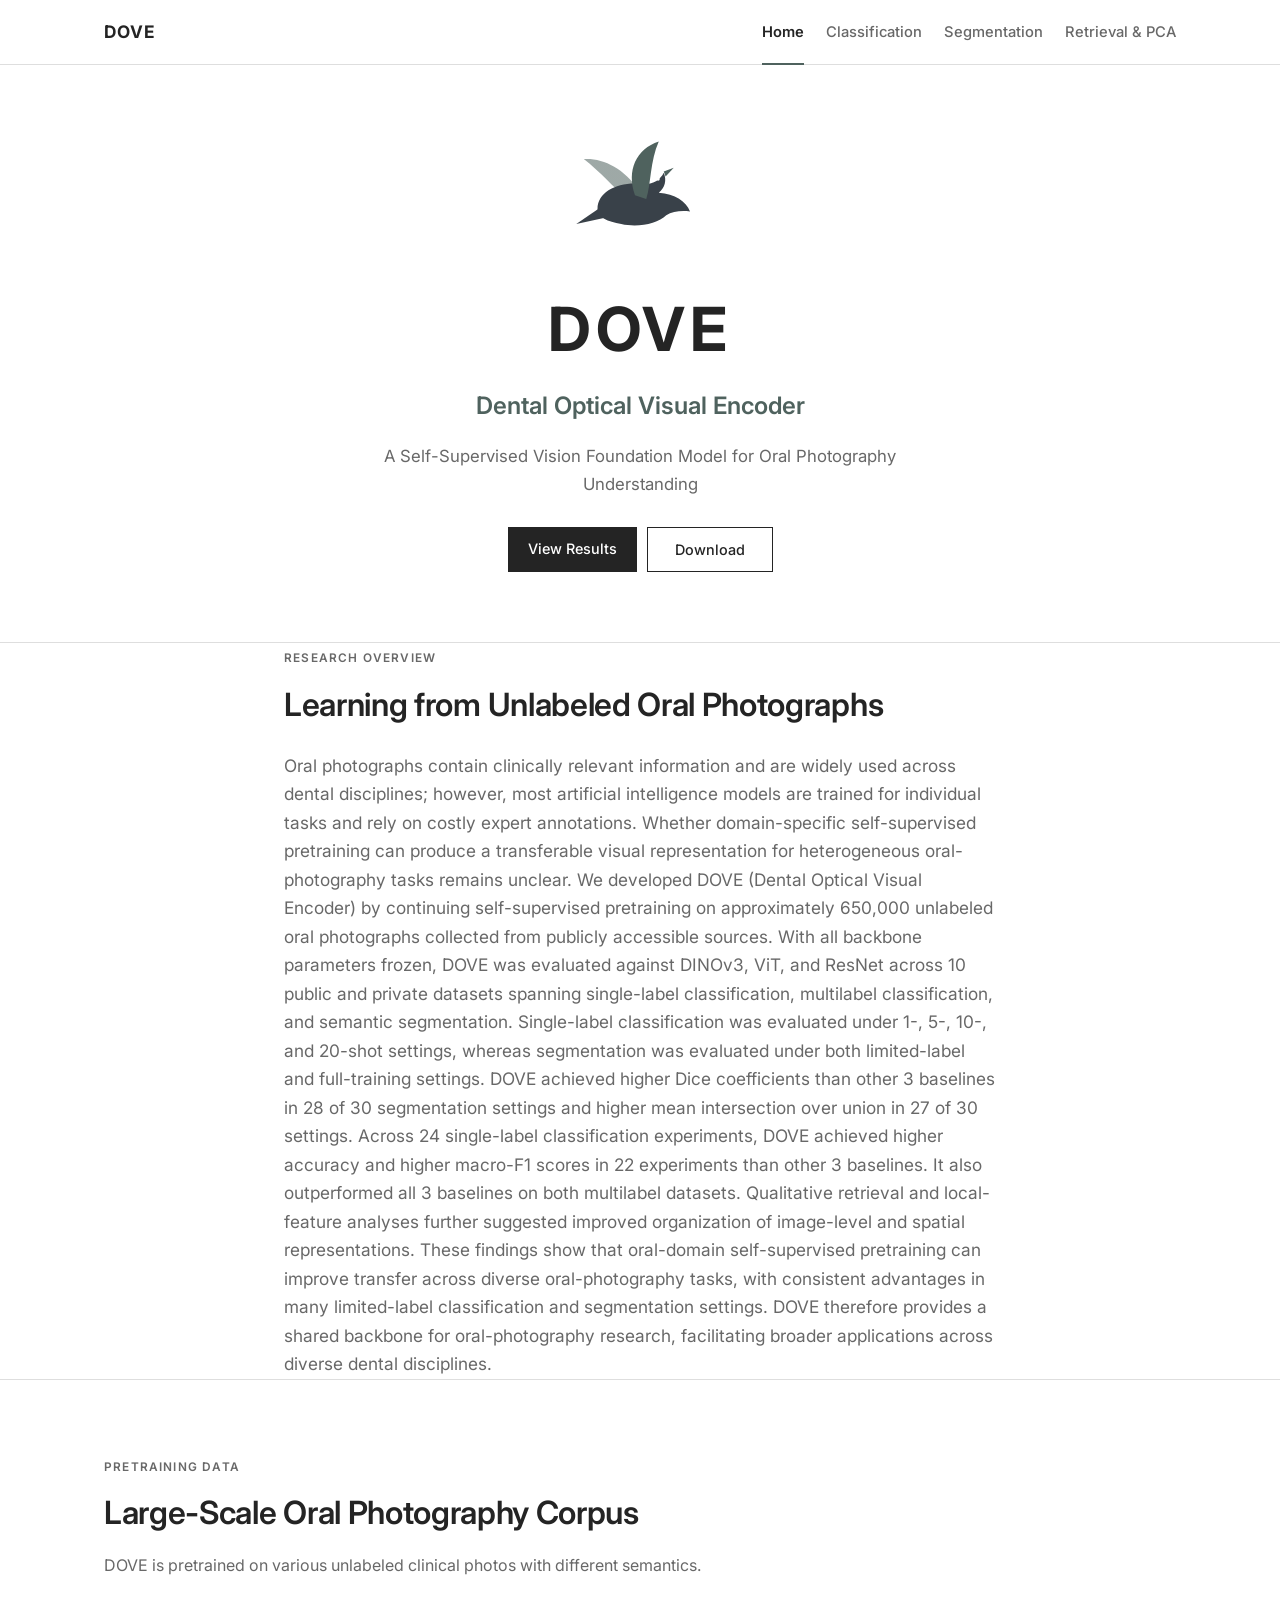
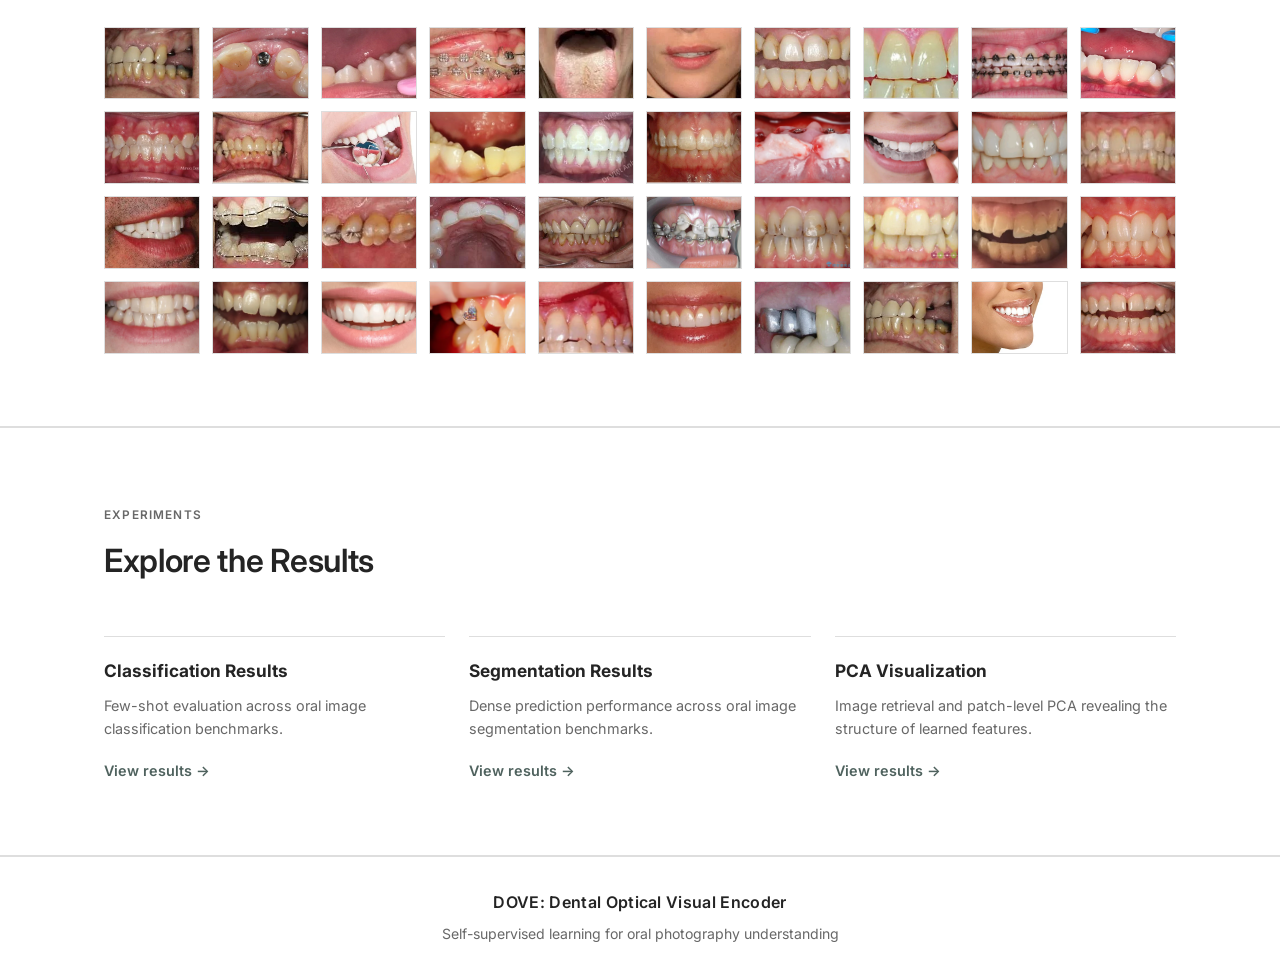
==== commit 2808c962: "delete how dove is built" ====
--- a/index.html
+++ b/index.html
@@ -55,7 +55,7 @@
 
             <!-- Back wing (behind body) -->
             <path class="wing wing-back" fill="url(#doveWing)" opacity="0.55"
-              d="M118 98 C 94 62 60 46 30 48 C 56 68 78 94 98 110 Z" />  <!-- opacity 透明度-->
+              d="M118 98 C 94 62 60 46 30 48 C 56 68 78 94 98 110 Z" />  
 
             <!-- Tail -->
             <path fill="url(#doveBody)" d="M56 126 L18 152 L64 142 Z" />
@@ -109,7 +109,7 @@
     </section>
 
     <!-- ============================================================
-         3. DATASET SHOWCASE 
+         DATASET SHOWCASE 
          ============================================================ -->
     <section class="section section-gray" id="data">
       <div class="container">
@@ -259,56 +259,9 @@
       </div>
     </section>
 
+
     <!-- ============================================================
-         4. MODEL OVERVIEW 
-         ============================================================ -->
-    <section class="section" id="model">
-      <div class="container">
-        <div class="section-head reveal">
-          <span class="section-eyebrow">Model</span>
-          <h2 class="section-title">How DOVE Is Built</h2>
-          <p class="section-desc">
-            A self-supervised teacher–student pipeline distills domain-specific
-            visual knowledge from raw oral photographs.
-          </p>
-        </div>
-
-        <div class="pipeline reveal">
-          <div class="pipe-card">
-            <div class="pipe-num">1</div>
-            <h3>Input Images</h3>
-            <p>Large-scale unlabeled oral photographs</p>
-          </div>
-          <div class="pipe-arrow" aria-hidden="true">→</div>
-          <div class="pipe-card">
-            <div class="pipe-num">2</div>
-            <h3>Model Initialization</h3>
-            <p>Vision Transformer backbone initialized from general-domain DINOv3 weights.</p>
-          </div>
-          <div class="pipe-arrow" aria-hidden="true">→</div>
-          <div class="pipe-card">
-            <div class="pipe-num">3</div>
-            <h3>Teacher–Student Training</h3>
-            <p>Self-supervised learning with multi-crop augmentation, no labels required.</p>
-          </div>
-          <div class="pipe-arrow" aria-hidden="true">→</div>
-          <div class="pipe-card">
-            <div class="pipe-num">4</div>
-            <h3>DOVE Encoder</h3>
-            <p>A frozen, transferable oral-domain visual representation.</p>
-          </div>
-          <div class="pipe-arrow" aria-hidden="true">→</div>
-          <div class="pipe-card">
-            <div class="pipe-num">5</div>
-            <h3>Downstream Tasks</h3>
-            <p>Classification · Segmentation · Retrieval · Feature Visualization.</p>
-          </div>
-        </div>
-      </div>
-    </section>
-
-    <!-- ============================================================
-         5. NAVIGATION CARDS 
+         NAVIGATION CARDS 
          ============================================================ -->
     <section class="section section-gray" id="results">
       <div class="container">
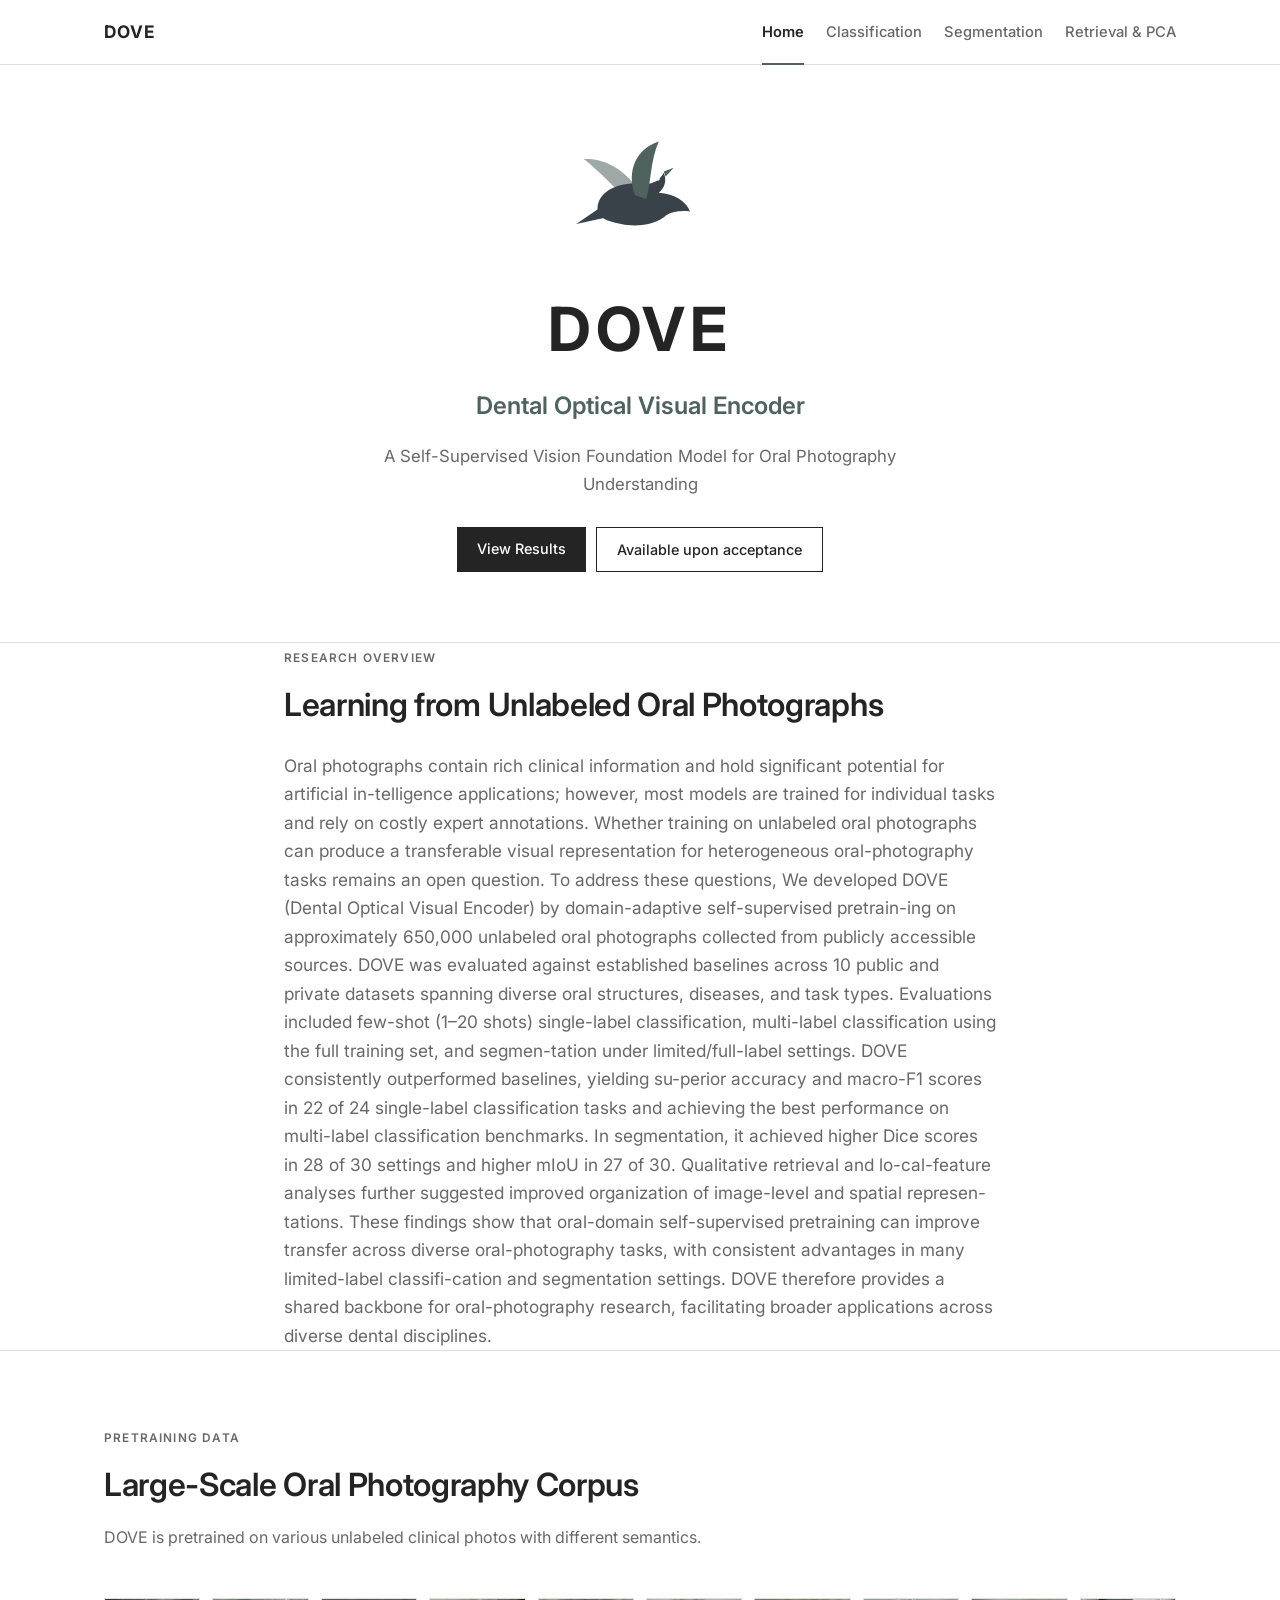
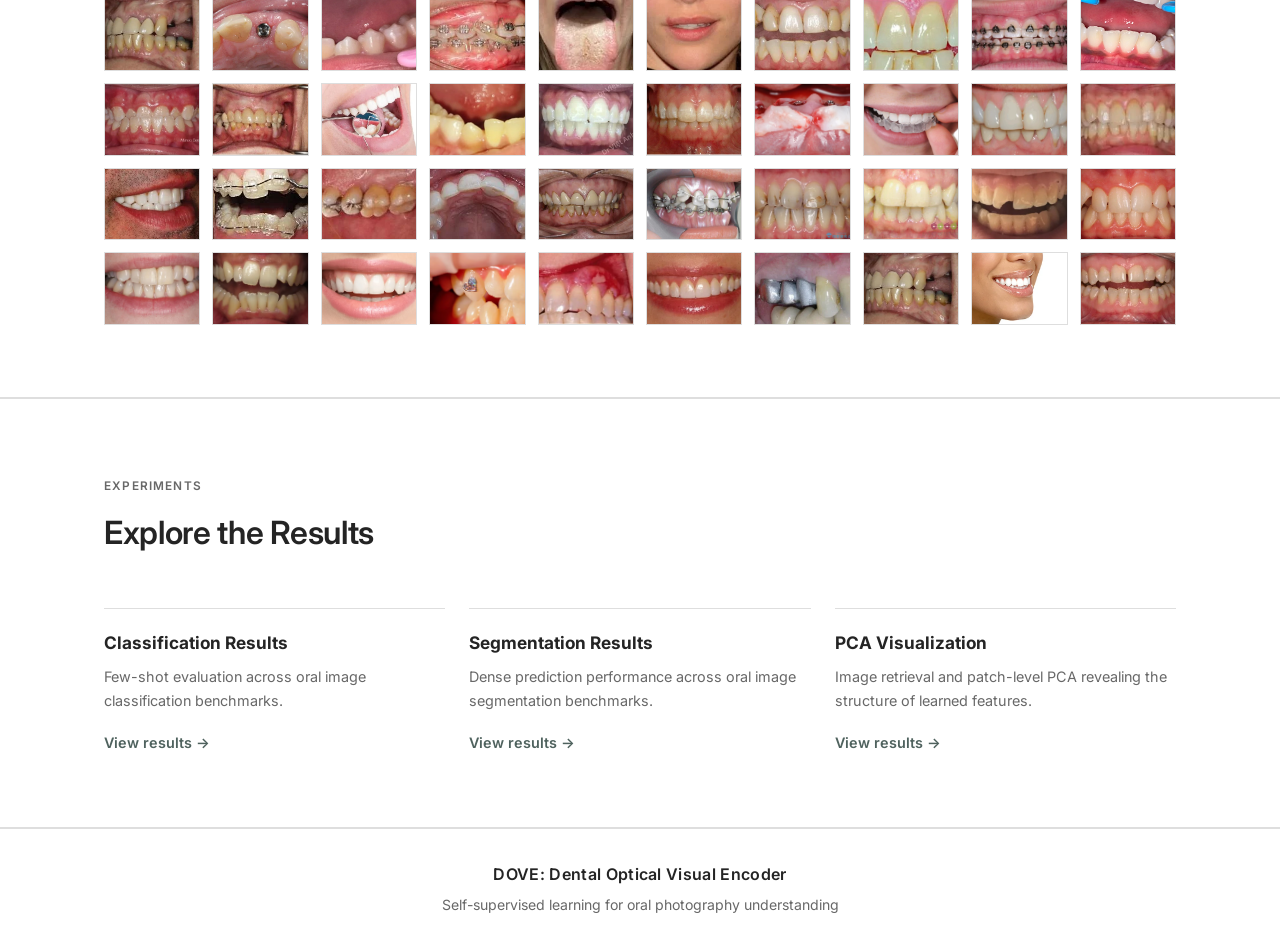
==== commit 8bd4523d: "change abstract" ====
--- a/index.html
+++ b/index.html
@@ -91,7 +91,7 @@
 
         <div class="hero-buttons">
           <a href="classification.html" class="btn btn-primary">View Results</a>
-          <a href="#" class="btn btn-outline" data-release-note aria-describedby="model-release-note">Download</a>
+          <a href="#" class="btn btn-outline" data-release-note aria-describedby="model-release-note">Available upon acceptance</a>
         </div>
         <p class="release-note" id="model-release-note" role="status" hidden>
           Model will be released upon acceptance of the paper.
@@ -103,7 +103,7 @@
         <span class="section-eyebrow">Research Overview</span> <!--span：inline element行内元素,包裹一小段元素，用css单独控制-->
         <h2 class="section-title">Learning from Unlabeled Oral Photographs</h2>
         <p class="abstract-text"> <!--后面考虑换成摘要-->
-          Oral photographs contain clinically relevant information and are widely used across dental disciplines; however, most artificial intelligence models are trained for individual tasks and rely on costly expert annotations. Whether domain-specific self-supervised pretraining can produce a transferable visual representation for heterogeneous oral-photography tasks remains unclear. We developed DOVE (Dental Optical Visual Encoder) by continuing self-supervised pretraining on approximately 650,000 unlabeled oral photographs collected from publicly accessible sources. With all backbone parameters frozen, DOVE was evaluated against DINOv3, ViT, and ResNet across 10 public and private datasets spanning single-label classification, multilabel classification, and semantic segmentation. Single-label classification was evaluated under 1-, 5-, 10-, and 20-shot settings, whereas segmentation was evaluated under both limited-label and full-training settings. DOVE achieved higher Dice coefficients than other 3 baselines in 28 of 30 segmentation settings and higher mean intersection over union in 27 of 30 settings. Across 24 single-label classification experiments, DOVE achieved higher accuracy and higher macro-F1 scores in 22 experiments than other 3 baselines. It also outperformed all 3 baselines on both multilabel datasets. Qualitative retrieval and local-feature analyses further suggested improved organization of image-level and spatial representations. These findings show that oral-domain self-supervised pretraining can improve transfer across diverse oral-photography tasks, with consistent advantages in many limited-label classification and segmentation settings. DOVE therefore provides a shared backbone for oral-photography research, facilitating broader applications across diverse dental disciplines.
+          Oral photographs contain rich clinical information and hold significant potential for artificial in-telligence applications; however, most models are trained for individual tasks and rely on costly expert annotations. Whether training on unlabeled oral photographs can produce a transferable visual representation for heterogeneous oral-photography tasks remains an open question. To address these questions, We developed DOVE (Dental Optical Visual Encoder) by domain-adaptive self-supervised pretrain-ing on approximately 650,000 unlabeled oral photographs collected from publicly accessible sources. DOVE was evaluated against established baselines across 10 public and private datasets spanning diverse oral structures, diseases, and task types. Evaluations included few-shot (1–20 shots) single-label classification, multi-label classification using the full training set, and segmen-tation under limited/full-label settings. DOVE consistently outperformed baselines, yielding su-perior accuracy and macro-F1 scores in 22 of 24 single-label classification tasks and achieving the best performance on multi-label classification benchmarks. In segmentation, it achieved higher Dice scores in 28 of 30 settings and higher mIoU in 27 of 30. Qualitative retrieval and lo-cal-feature analyses further suggested improved organization of image-level and spatial represen-tations. These findings show that oral-domain self-supervised pretraining can improve transfer across diverse oral-photography tasks, with consistent advantages in many limited-label classifi-cation and segmentation settings. DOVE therefore provides a shared backbone for oral-photography research, facilitating broader applications across diverse dental disciplines.
         </p>
       </div>
     </section>
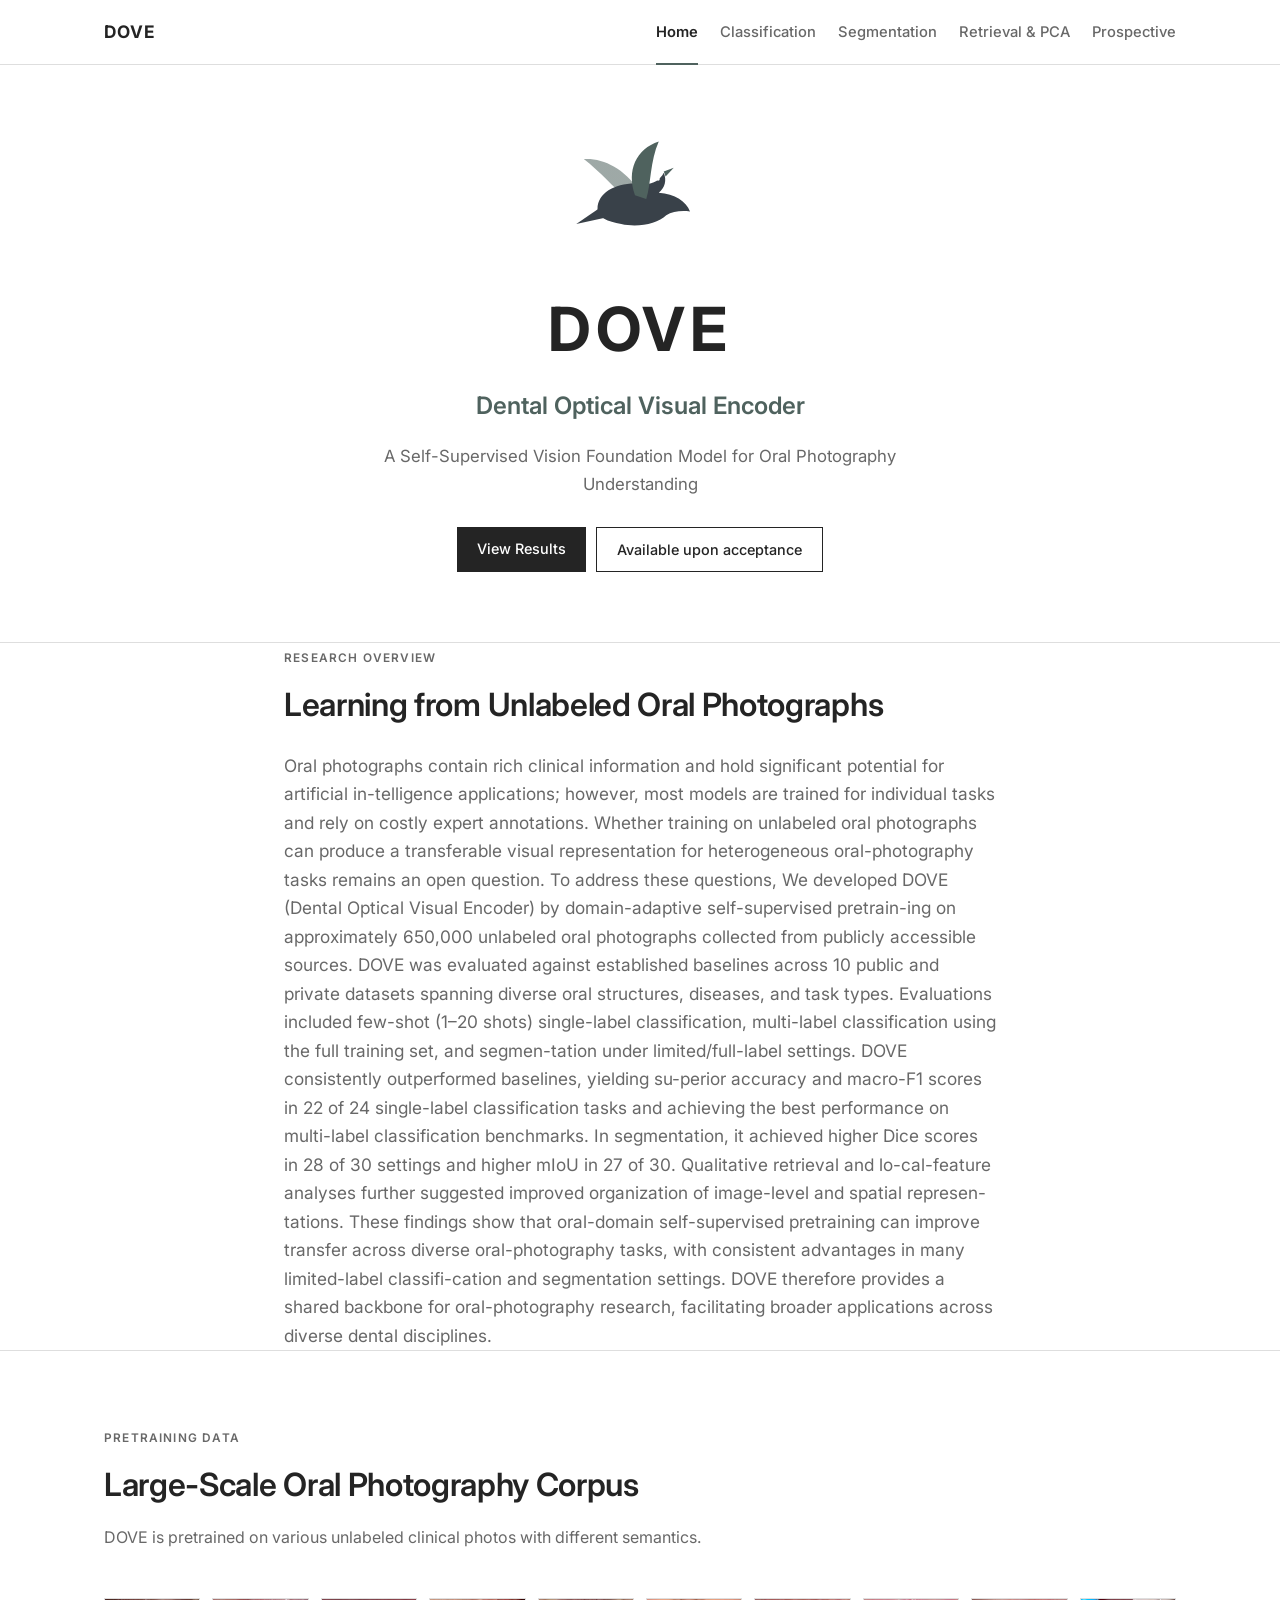
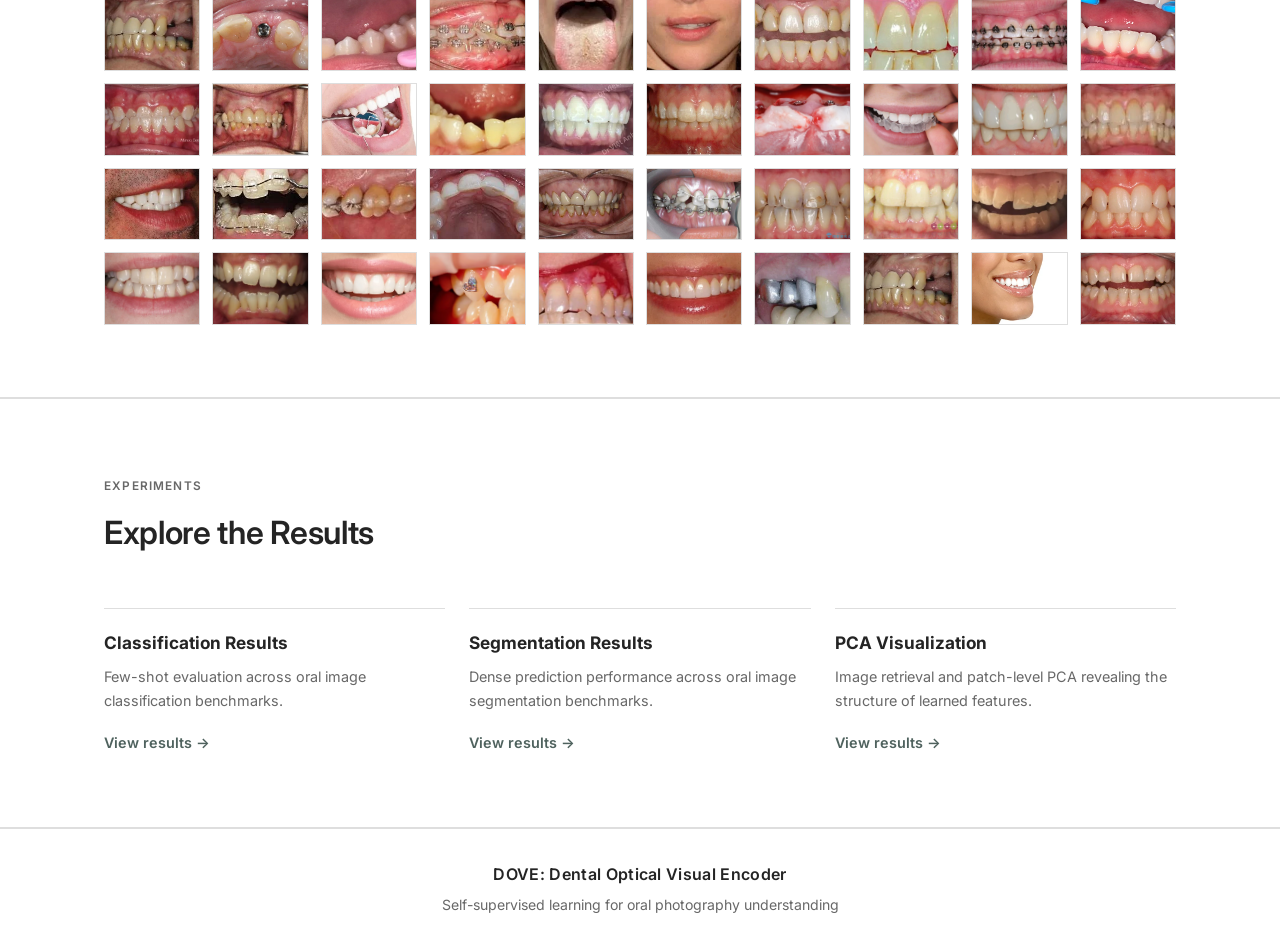
==== commit 0037d1aa: "add prospective section" ====
--- a/index.html
+++ b/index.html
@@ -28,6 +28,7 @@
         <a href="classification.html">Classification</a>
         <a href="segmentation.html">Segmentation</a>
         <a href="retrieval.html">Retrieval &amp; PCA</a>
+        <a href="prospective.html">Prospective</a>
       </nav>
       <button class="nav-toggle" id="navToggle" aria-label="Toggle navigation menu" aria-expanded="false">
         <span></span><span></span><span></span>
@@ -99,6 +100,7 @@
       </div>
     </section>
 
+    <section>
       <div class="container narrow reveal">
         <span class="section-eyebrow">Research Overview</span> <!--span：inline element行内元素,包裹一小段元素，用css单独控制-->
         <h2 class="section-title">Learning from Unlabeled Oral Photographs</h2>
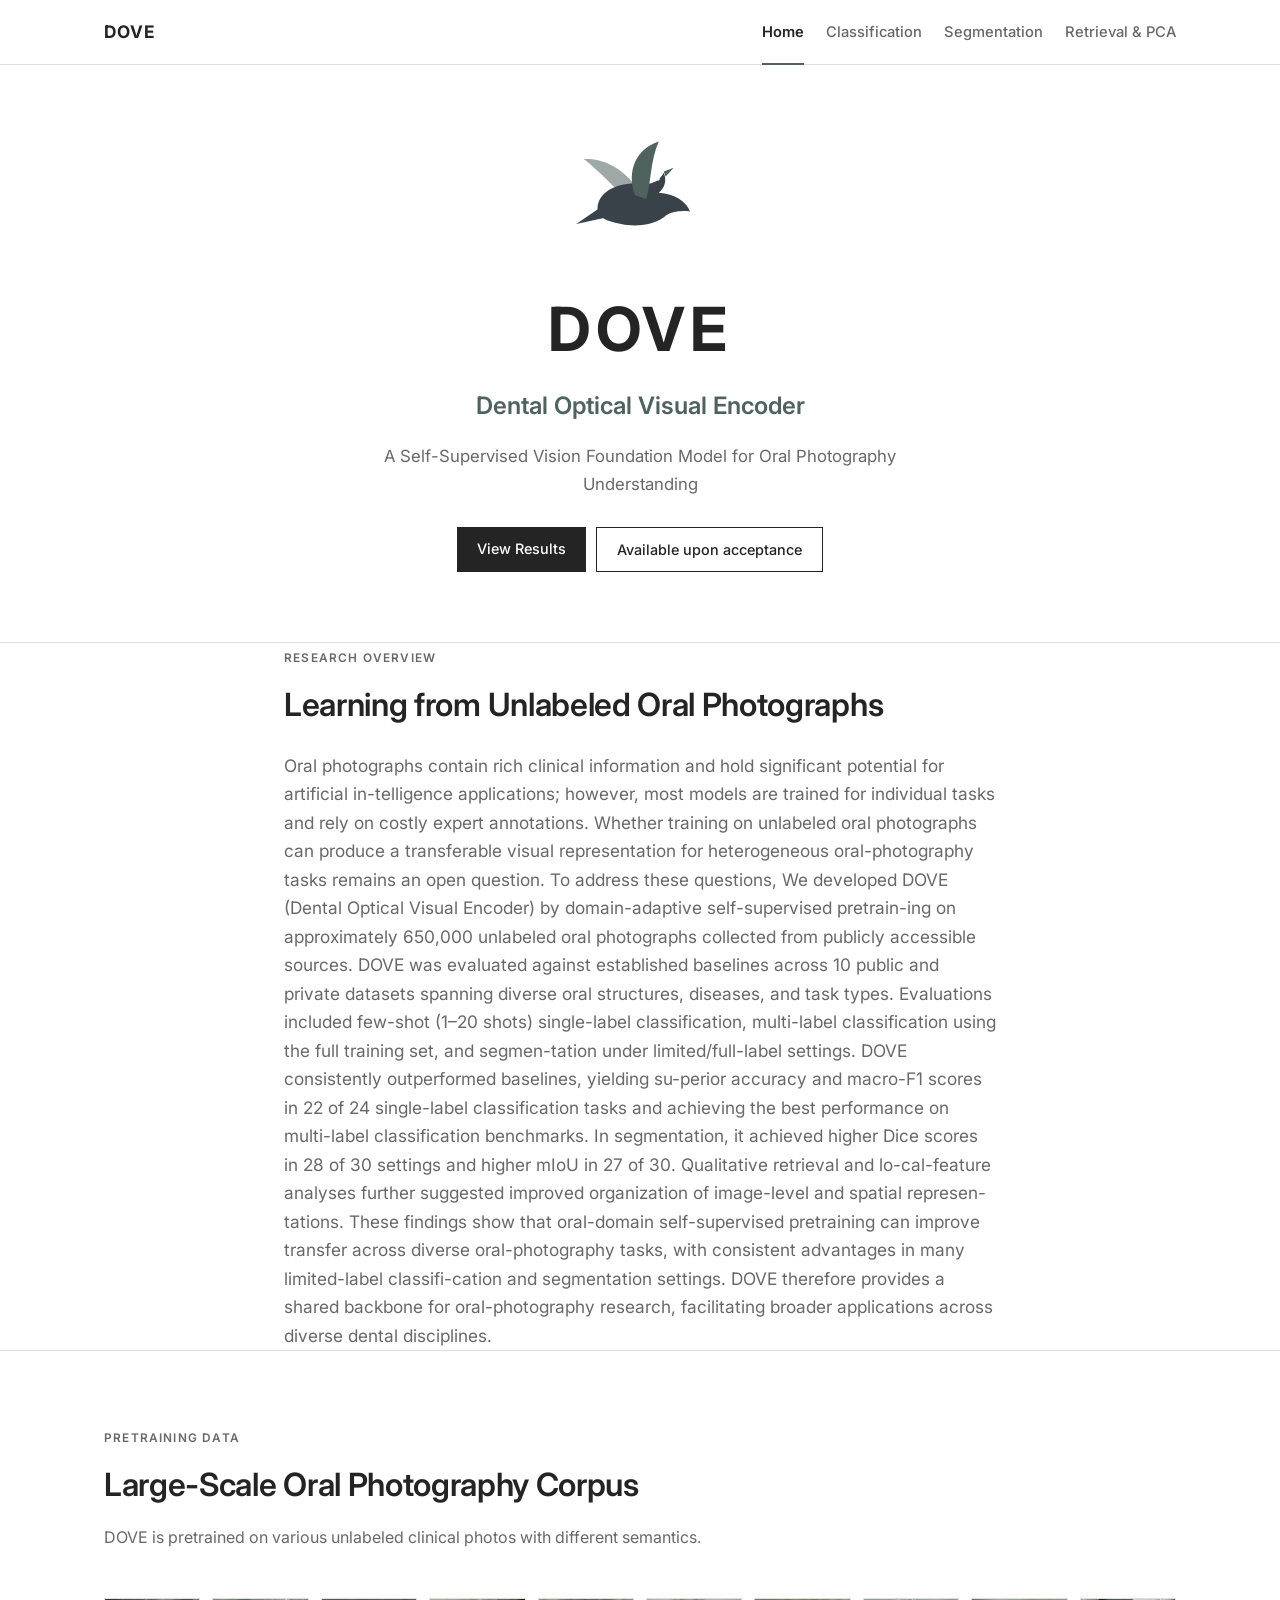
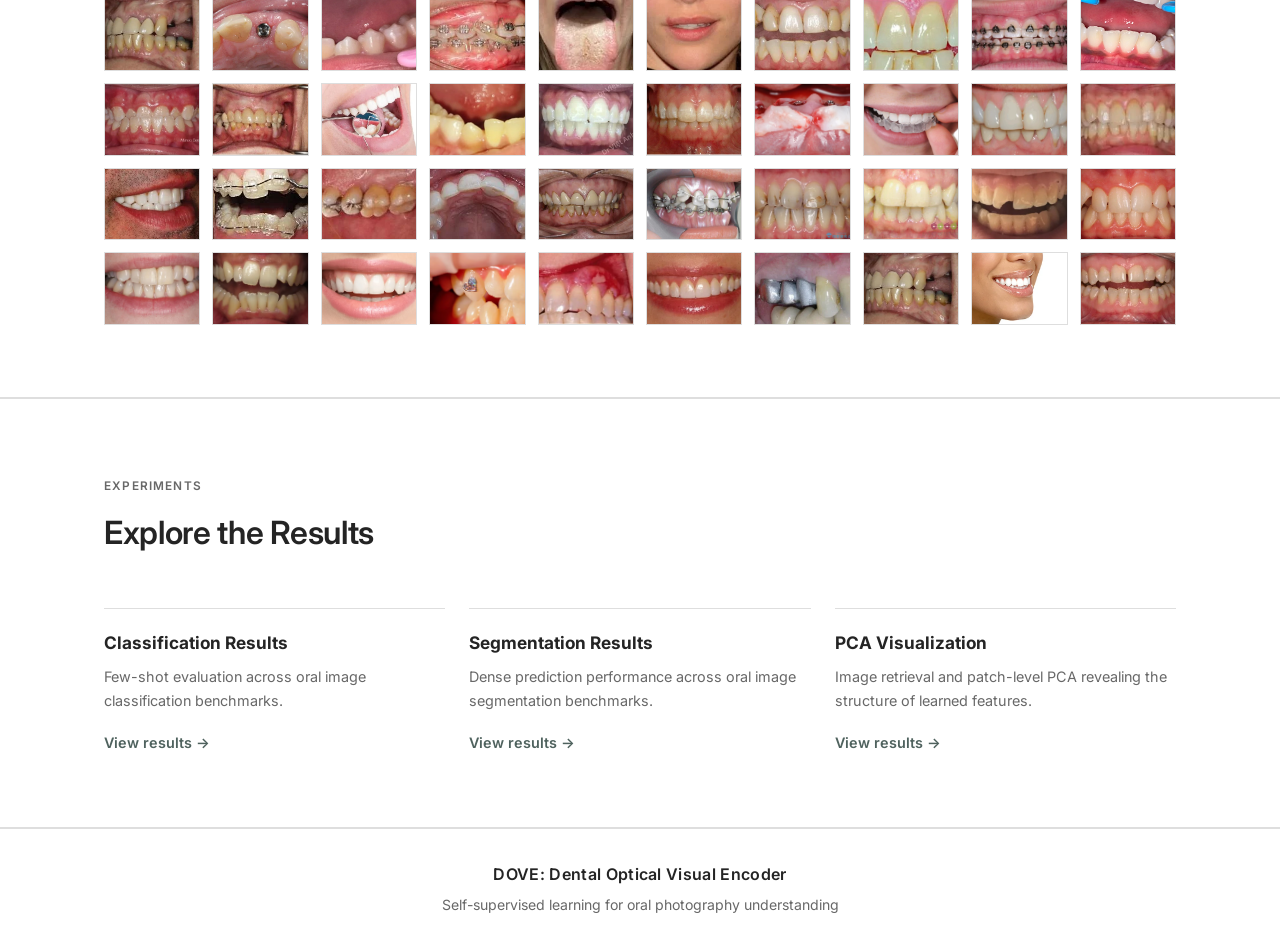
==== commit 5d268643: "delete prosepctive" ====
--- a/index.html
+++ b/index.html
@@ -28,7 +28,7 @@
         <a href="classification.html">Classification</a>
         <a href="segmentation.html">Segmentation</a>
         <a href="retrieval.html">Retrieval &amp; PCA</a>
-        <a href="prospective.html">Prospective</a>
+        <!-- <a href="prospective.html">Prospective</a> -->
       </nav>
       <button class="nav-toggle" id="navToggle" aria-label="Toggle navigation menu" aria-expanded="false">
         <span></span><span></span><span></span>
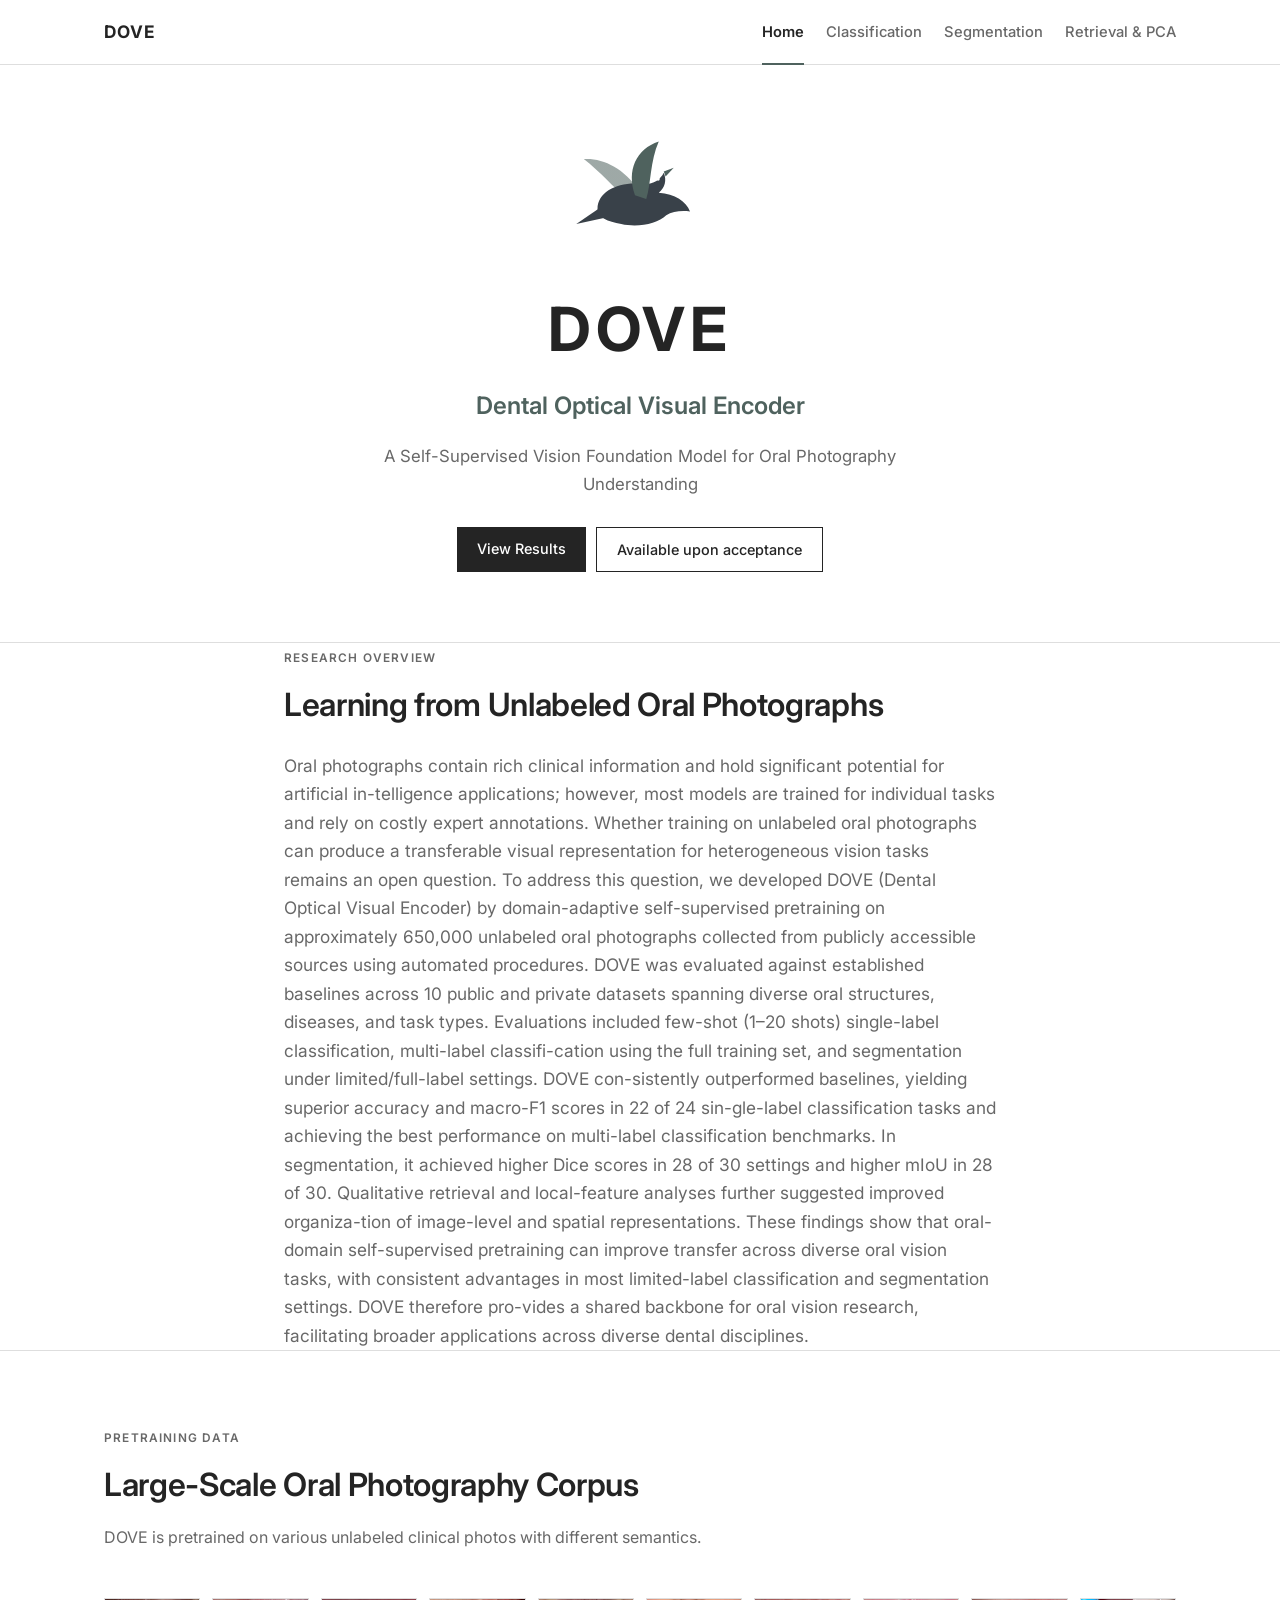
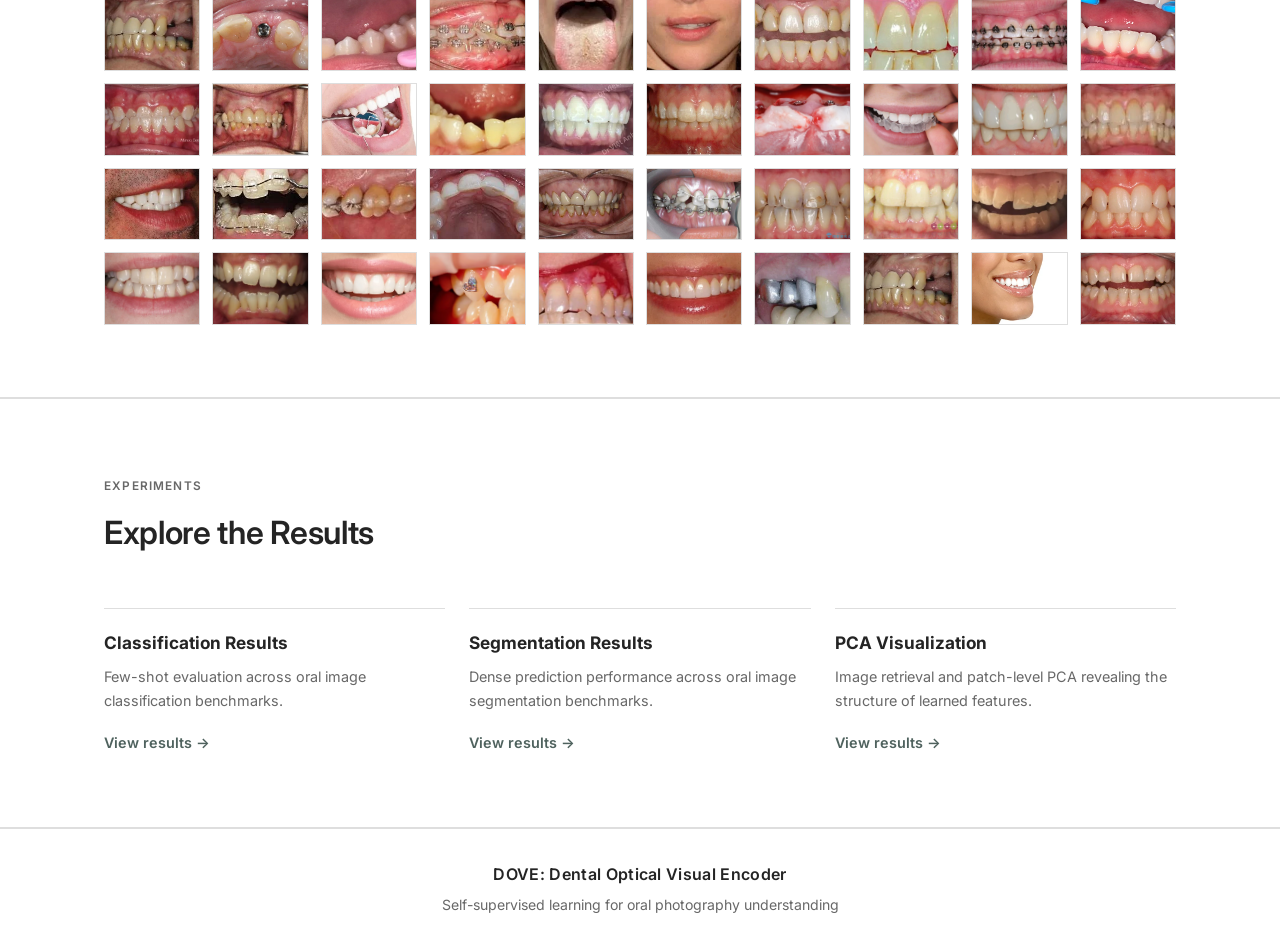
==== commit 35be4ca3: "change abstract" ====
--- a/index.html
+++ b/index.html
@@ -105,7 +105,7 @@
         <span class="section-eyebrow">Research Overview</span> <!--span：inline element行内元素,包裹一小段元素，用css单独控制-->
         <h2 class="section-title">Learning from Unlabeled Oral Photographs</h2>
         <p class="abstract-text"> <!--后面考虑换成摘要-->
-          Oral photographs contain rich clinical information and hold significant potential for artificial in-telligence applications; however, most models are trained for individual tasks and rely on costly expert annotations. Whether training on unlabeled oral photographs can produce a transferable visual representation for heterogeneous oral-photography tasks remains an open question. To address these questions, We developed DOVE (Dental Optical Visual Encoder) by domain-adaptive self-supervised pretrain-ing on approximately 650,000 unlabeled oral photographs collected from publicly accessible sources. DOVE was evaluated against established baselines across 10 public and private datasets spanning diverse oral structures, diseases, and task types. Evaluations included few-shot (1–20 shots) single-label classification, multi-label classification using the full training set, and segmen-tation under limited/full-label settings. DOVE consistently outperformed baselines, yielding su-perior accuracy and macro-F1 scores in 22 of 24 single-label classification tasks and achieving the best performance on multi-label classification benchmarks. In segmentation, it achieved higher Dice scores in 28 of 30 settings and higher mIoU in 27 of 30. Qualitative retrieval and lo-cal-feature analyses further suggested improved organization of image-level and spatial represen-tations. These findings show that oral-domain self-supervised pretraining can improve transfer across diverse oral-photography tasks, with consistent advantages in many limited-label classifi-cation and segmentation settings. DOVE therefore provides a shared backbone for oral-photography research, facilitating broader applications across diverse dental disciplines.
+          Oral photographs contain rich clinical information and hold significant potential for artificial in-telligence applications; however, most models are trained for individual tasks and rely on costly expert annotations. Whether training on unlabeled oral photographs can produce a transferable visual representation for heterogeneous vision tasks remains an open question. To address this question, we developed DOVE (Dental Optical Visual Encoder) by domain-adaptive self-supervised pretraining on approximately 650,000 unlabeled oral photographs collected from publicly accessible sources using automated procedures. DOVE was evaluated against established baselines across 10 public and private datasets spanning diverse oral structures, diseases, and task types. Evaluations included few-shot (1–20 shots) single-label classification, multi-label classifi-cation using the full training set, and segmentation under limited/full-label settings. DOVE con-sistently outperformed baselines, yielding superior accuracy and macro-F1 scores in 22 of 24 sin-gle-label classification tasks and achieving the best performance on multi-label classification benchmarks. In segmentation, it achieved higher Dice scores in 28 of 30 settings and higher mIoU in 28 of 30. Qualitative retrieval and local-feature analyses further suggested improved organiza-tion of image-level and spatial representations. These findings show that oral-domain self-supervised pretraining can improve transfer across diverse oral vision tasks, with consistent advantages in most limited-label classification and segmentation settings. DOVE therefore pro-vides a shared backbone for oral vision research, facilitating broader applications across diverse dental disciplines.
         </p>
       </div>
     </section>
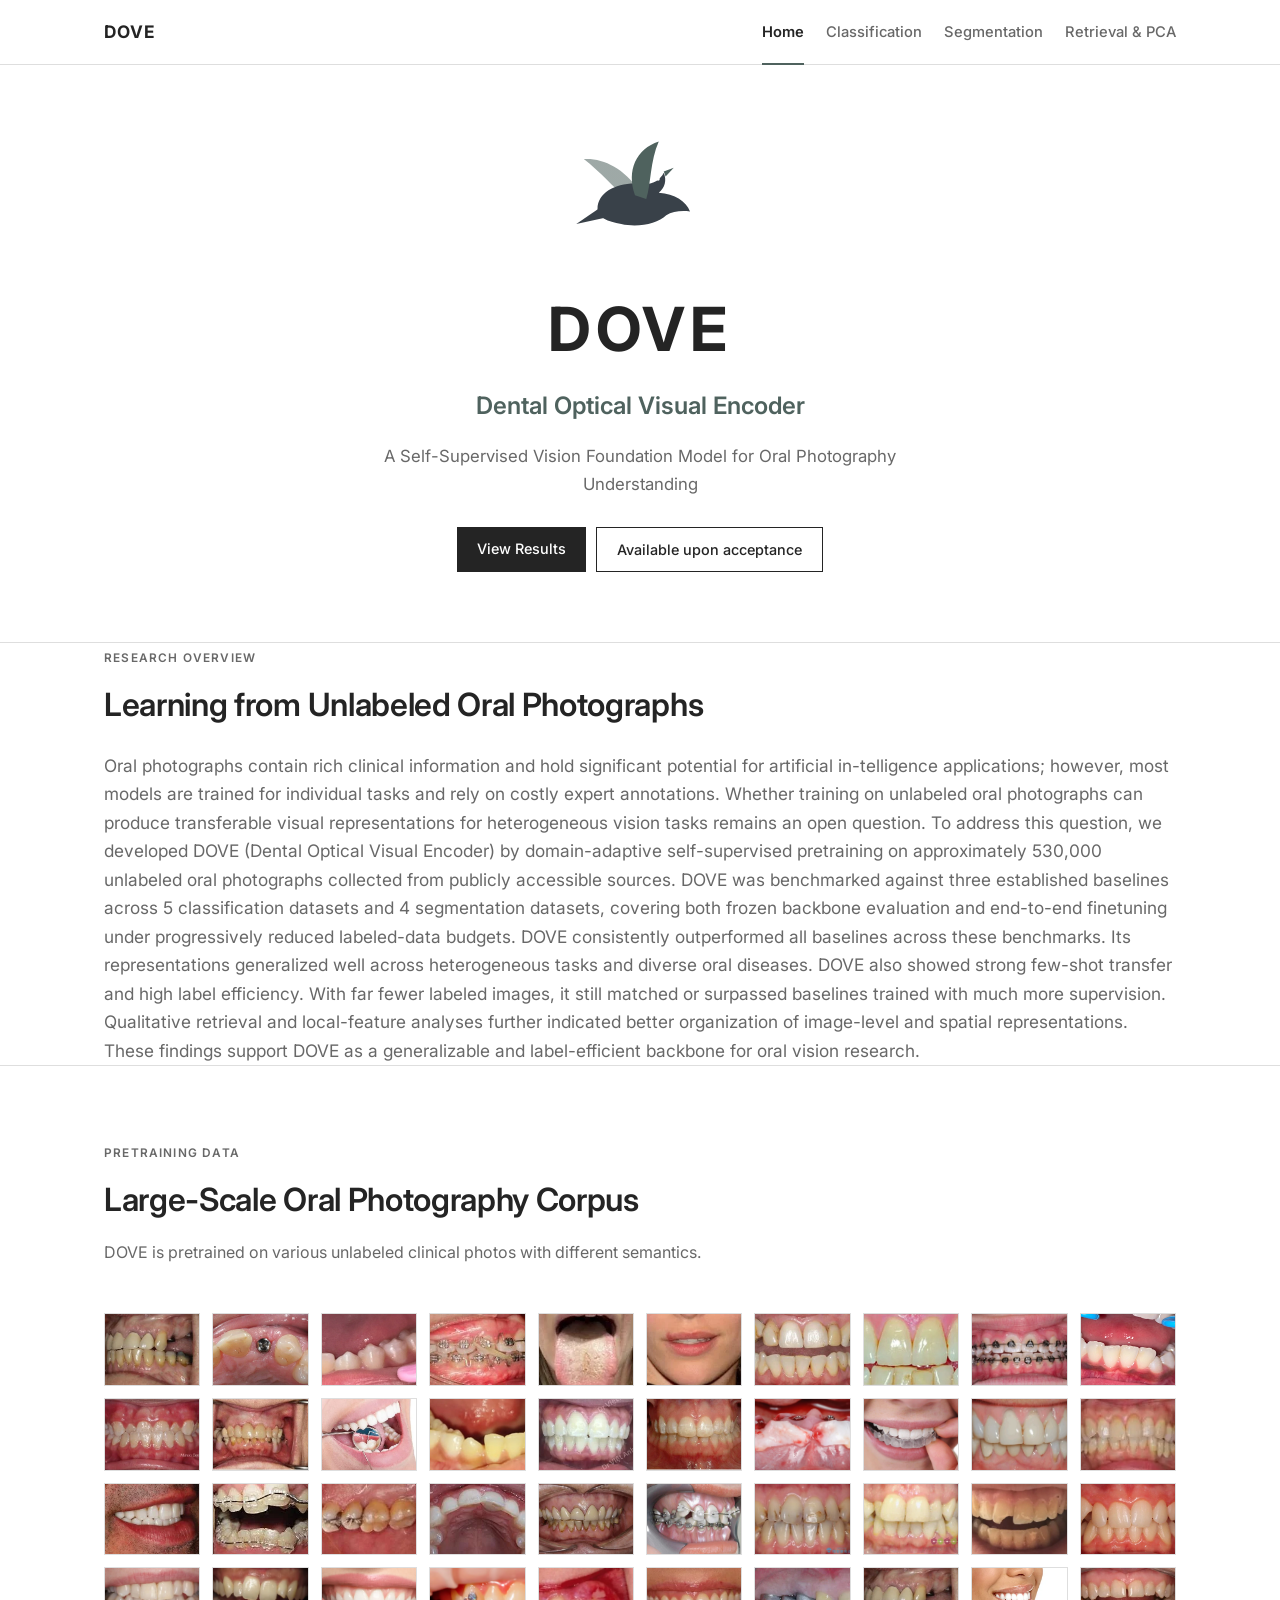
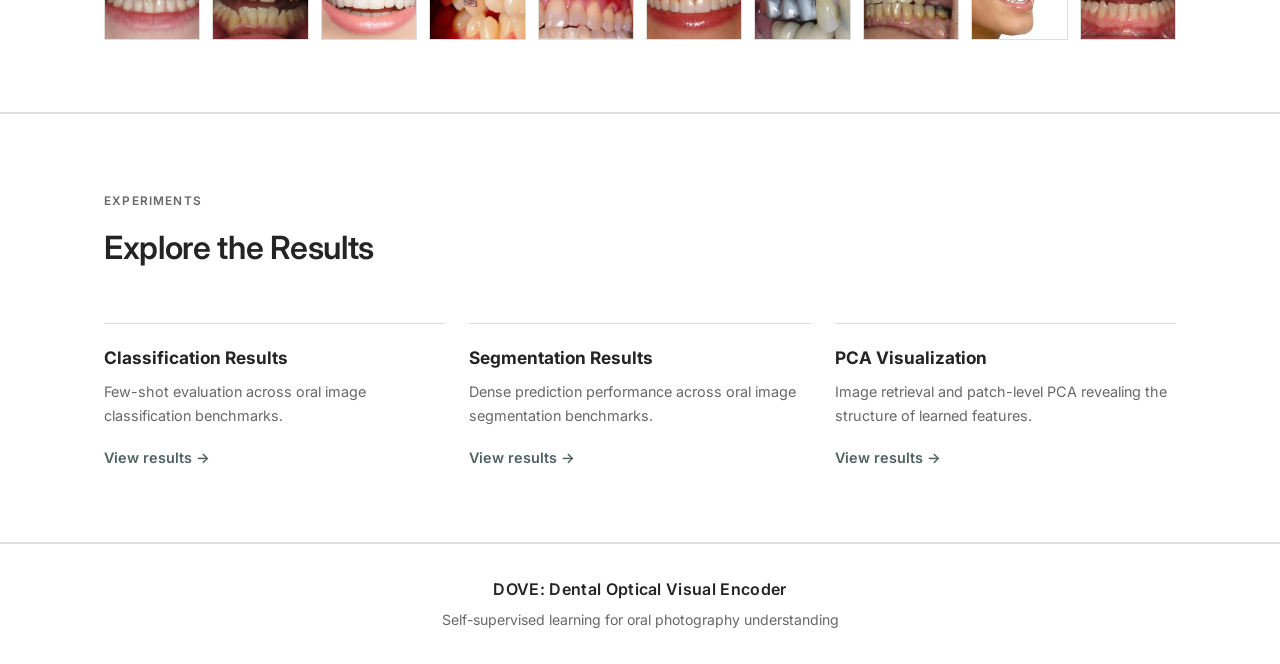
==== commit 05178e5f: "revision" ====
--- a/index.html
+++ b/index.html
@@ -105,7 +105,7 @@
         <span class="section-eyebrow">Research Overview</span> <!--span：inline element行内元素,包裹一小段元素，用css单独控制-->
         <h2 class="section-title">Learning from Unlabeled Oral Photographs</h2>
         <p class="abstract-text"> <!--后面考虑换成摘要-->
-          Oral photographs contain rich clinical information and hold significant potential for artificial in-telligence applications; however, most models are trained for individual tasks and rely on costly expert annotations. Whether training on unlabeled oral photographs can produce a transferable visual representation for heterogeneous vision tasks remains an open question. To address this question, we developed DOVE (Dental Optical Visual Encoder) by domain-adaptive self-supervised pretraining on approximately 650,000 unlabeled oral photographs collected from publicly accessible sources using automated procedures. DOVE was evaluated against established baselines across 10 public and private datasets spanning diverse oral structures, diseases, and task types. Evaluations included few-shot (1–20 shots) single-label classification, multi-label classifi-cation using the full training set, and segmentation under limited/full-label settings. DOVE con-sistently outperformed baselines, yielding superior accuracy and macro-F1 scores in 22 of 24 sin-gle-label classification tasks and achieving the best performance on multi-label classification benchmarks. In segmentation, it achieved higher Dice scores in 28 of 30 settings and higher mIoU in 28 of 30. Qualitative retrieval and local-feature analyses further suggested improved organiza-tion of image-level and spatial representations. These findings show that oral-domain self-supervised pretraining can improve transfer across diverse oral vision tasks, with consistent advantages in most limited-label classification and segmentation settings. DOVE therefore pro-vides a shared backbone for oral vision research, facilitating broader applications across diverse dental disciplines.
+          Oral photographs contain rich clinical information and hold significant potential for artificial in-telligence applications; however, most models are trained for individual tasks and rely on costly expert annotations. Whether training on unlabeled oral photographs can produce transferable visual representations for heterogeneous vision tasks remains an open question. To address this question, we developed DOVE (Dental Optical Visual Encoder) by domain-adaptive self-supervised pretraining on approximately 530,000 unlabeled oral photographs collected from publicly accessible sources. DOVE was benchmarked against three established baselines across 5 classification datasets and 4 segmentation datasets, covering both frozen backbone evaluation and end-to-end finetuning under progressively reduced labeled-data budgets. DOVE consistently outperformed all baselines across these benchmarks. Its representations generalized well across heterogeneous tasks and diverse oral diseases. DOVE also showed strong few-shot transfer and high label efficiency. With far fewer labeled images, it still matched or surpassed baselines trained with much more supervision. Qualitative retrieval and local-feature analyses further indicated better organization of image-level and spatial representations. These findings support DOVE as a generalizable and label-efficient backbone for oral vision research. 
         </p>
       </div>
     </section>
--- a/style.css
+++ b/style.css
@@ -43,7 +43,7 @@
 a   { color: inherit; text-decoration: none; }
 
 .container { max-width: var(--container); margin: 0 auto; padding: 0 24px; }
-.container.narrow { max-width: 760px; }
+.container.narrow { max-width: 1120; }
 
 /* ---------- 3. Navigation bar ---------- */
 .navbar {
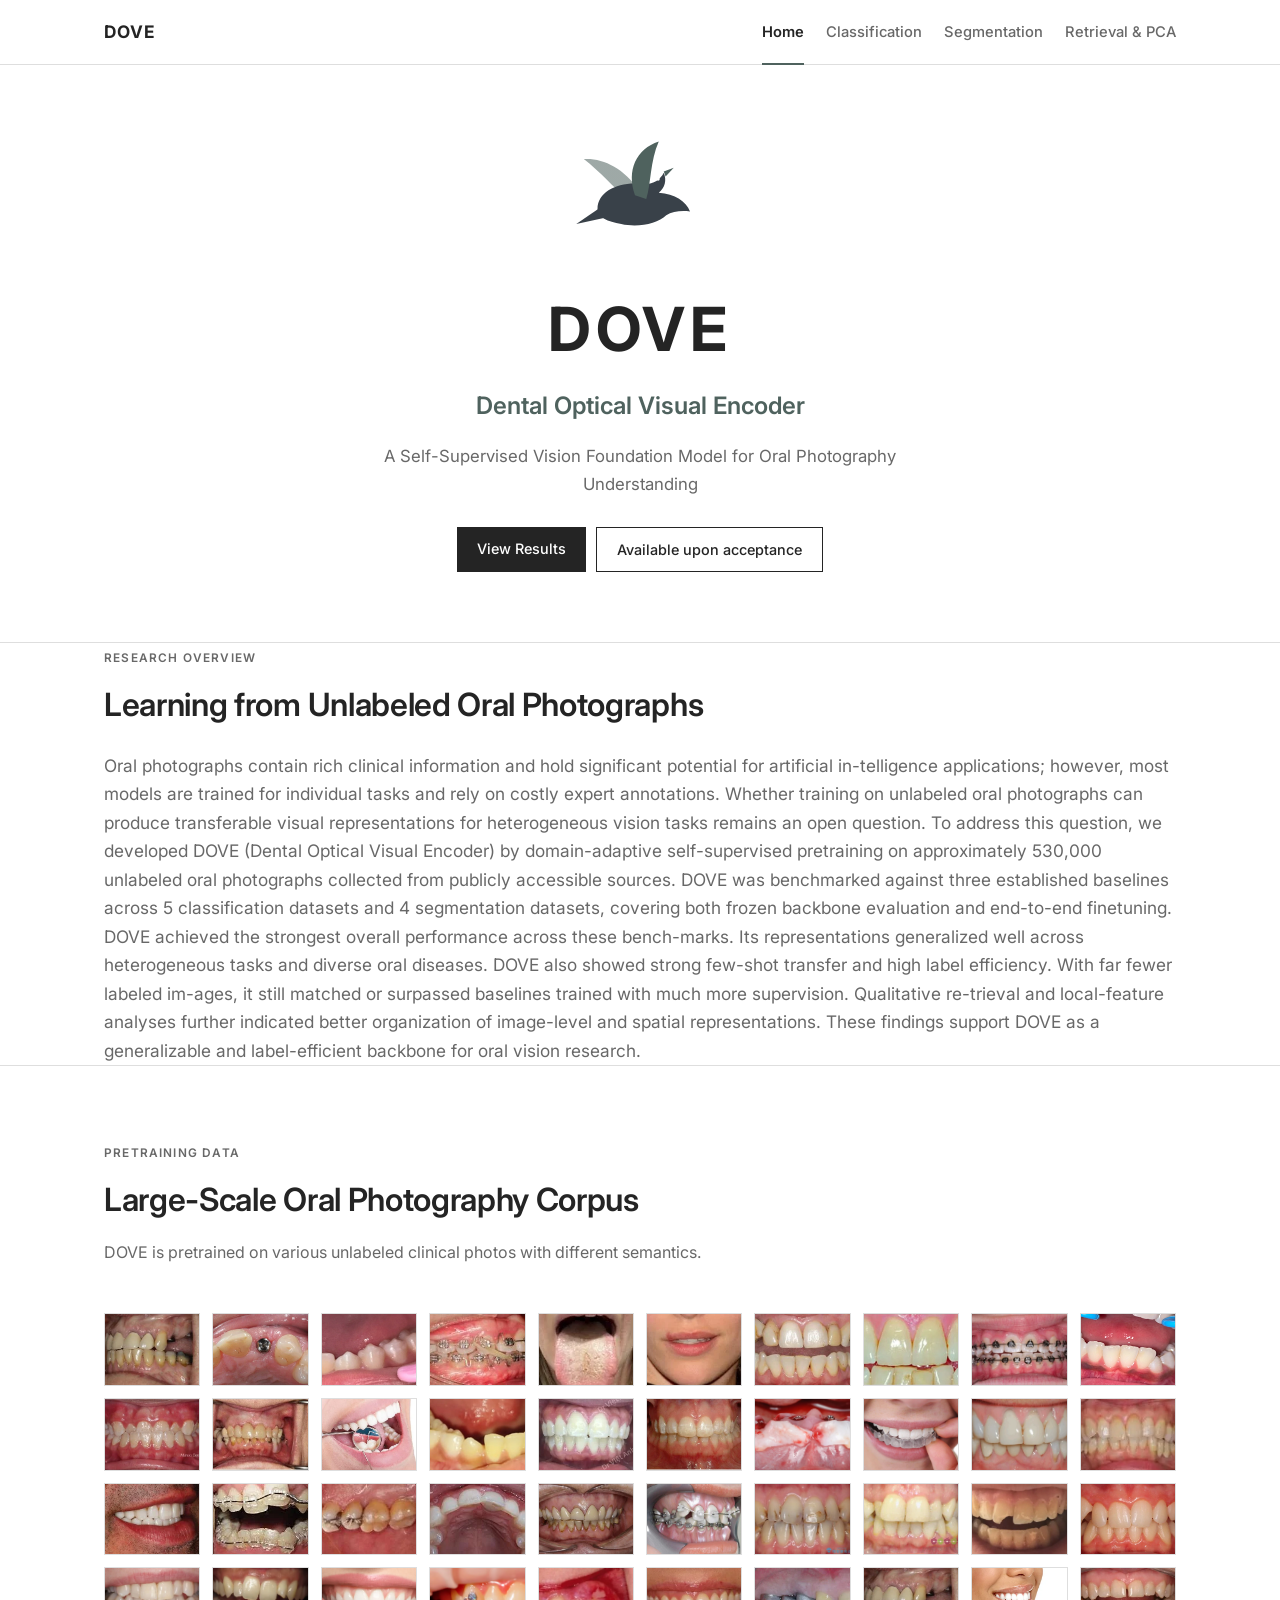
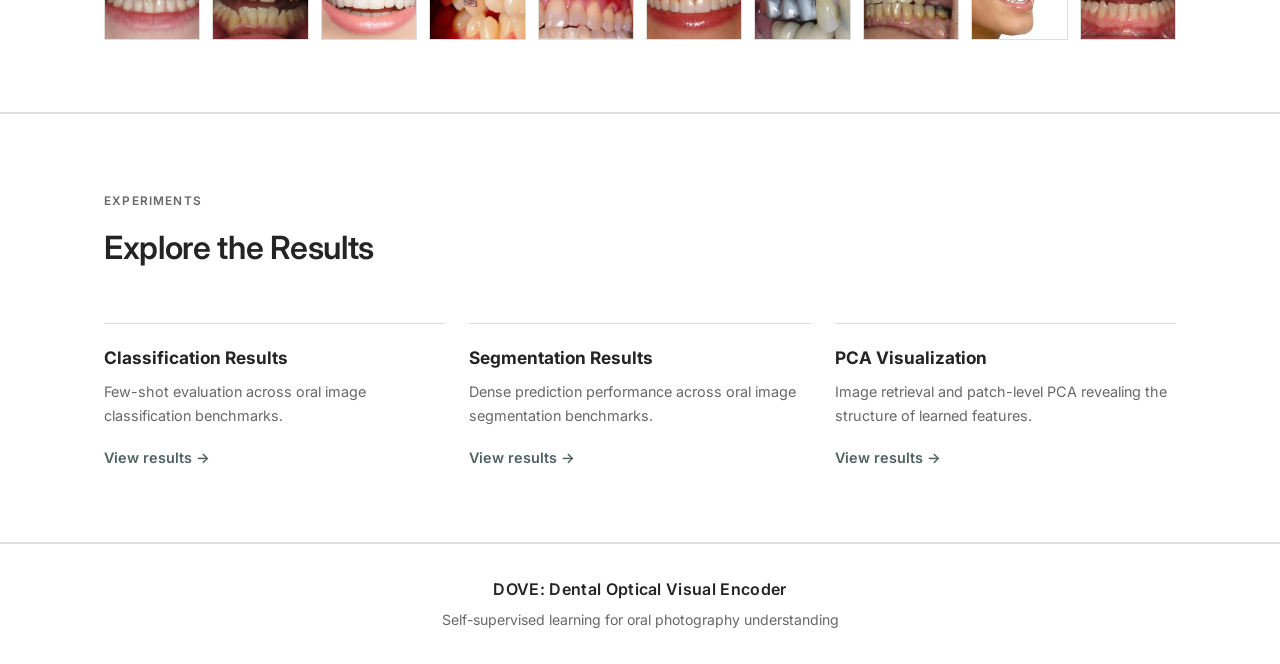
==== commit dc512d30: "revision" ====
--- a/index.html
+++ b/index.html
@@ -105,7 +105,7 @@
         <span class="section-eyebrow">Research Overview</span> <!--span：inline element行内元素,包裹一小段元素，用css单独控制-->
         <h2 class="section-title">Learning from Unlabeled Oral Photographs</h2>
         <p class="abstract-text"> <!--后面考虑换成摘要-->
-          Oral photographs contain rich clinical information and hold significant potential for artificial in-telligence applications; however, most models are trained for individual tasks and rely on costly expert annotations. Whether training on unlabeled oral photographs can produce transferable visual representations for heterogeneous vision tasks remains an open question. To address this question, we developed DOVE (Dental Optical Visual Encoder) by domain-adaptive self-supervised pretraining on approximately 530,000 unlabeled oral photographs collected from publicly accessible sources. DOVE was benchmarked against three established baselines across 5 classification datasets and 4 segmentation datasets, covering both frozen backbone evaluation and end-to-end finetuning under progressively reduced labeled-data budgets. DOVE consistently outperformed all baselines across these benchmarks. Its representations generalized well across heterogeneous tasks and diverse oral diseases. DOVE also showed strong few-shot transfer and high label efficiency. With far fewer labeled images, it still matched or surpassed baselines trained with much more supervision. Qualitative retrieval and local-feature analyses further indicated better organization of image-level and spatial representations. These findings support DOVE as a generalizable and label-efficient backbone for oral vision research. 
+          Oral photographs contain rich clinical information and hold significant potential for artificial in-telligence applications; however, most models are trained for individual tasks and rely on costly expert annotations. Whether training on unlabeled oral photographs can produce transferable visual representations for heterogeneous vision tasks remains an open question. To address this question, we developed DOVE (Dental Optical Visual Encoder) by domain-adaptive self-supervised pretraining on approximately 530,000 unlabeled oral photographs collected from publicly accessible sources. DOVE was benchmarked against three established baselines across 5 classification datasets and 4 segmentation datasets, covering both frozen backbone evaluation and end-to-end finetuning. DOVE achieved the strongest overall performance across these bench-marks. Its representations generalized well across heterogeneous tasks and diverse oral diseases. DOVE also showed strong few-shot transfer and high label efficiency. With far fewer labeled im-ages, it still matched or surpassed baselines trained with much more supervision. Qualitative re-trieval and local-feature analyses further indicated better organization of image-level and spatial representations. These findings support DOVE as a generalizable and label-efficient backbone for oral vision research. 
         </p>
       </div>
     </section>
